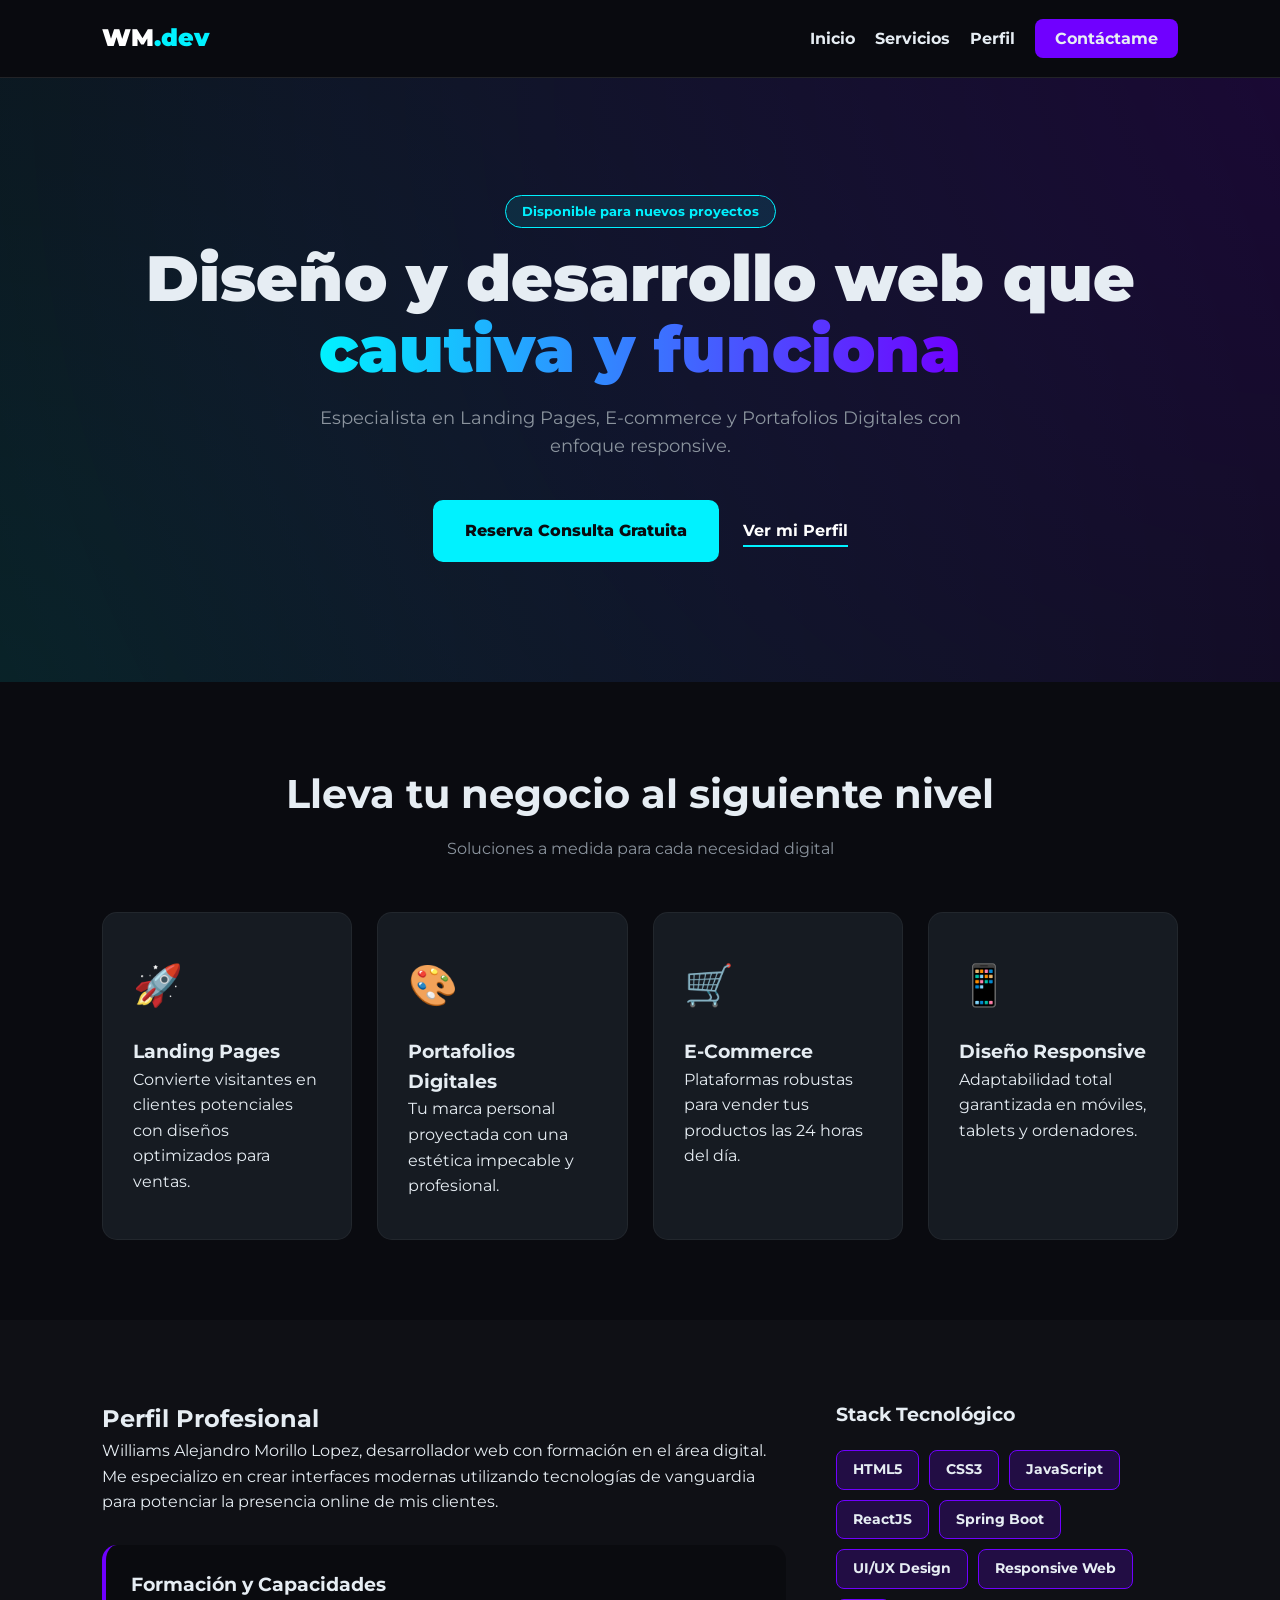
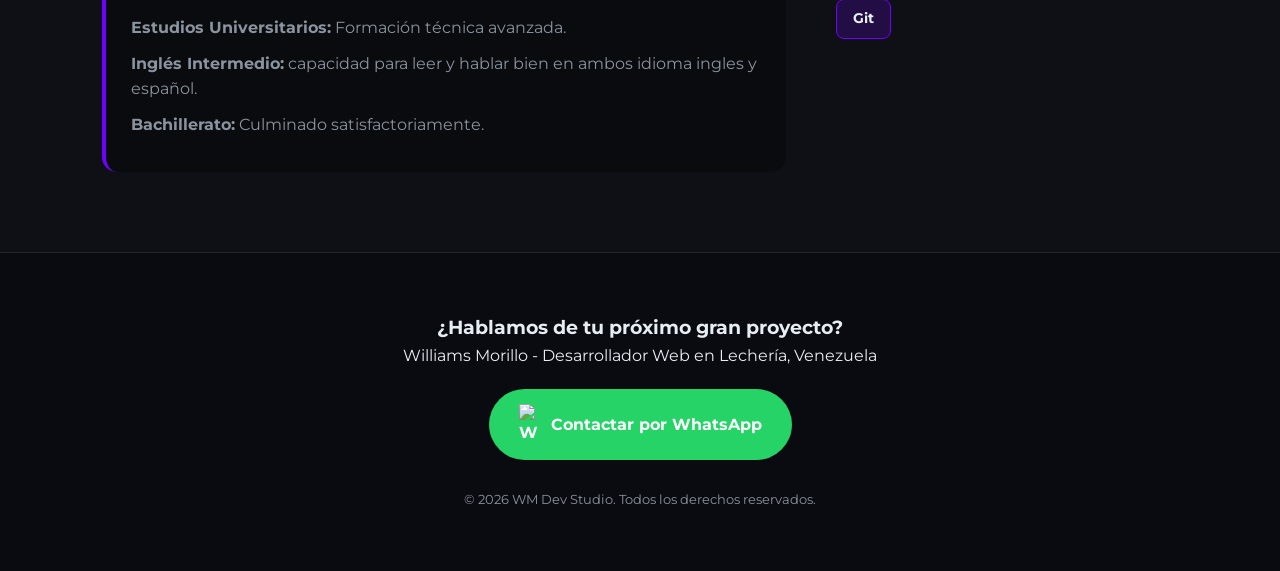
==== index.html @ 5351aa21 "Portafolio Williams Morillo" ====
<!DOCTYPE html>
<html lang="es">
<head>
    <meta charset="UTF-8">
    <meta name="viewport" content="width=device-width, initial-scale=1.0">
    <title>Williams Morillo | Desarrollador Web Freelance</title>
    <link rel="preconnect" href="https://fonts.googleapis.com">
    <link rel="preconnect" href="https://fonts.gstatic.com" crossorigin>
    <link href="https://fonts.googleapis.com/css2?family=Montserrat:wght@400;700;900&display=swap" rel="stylesheet">
    <link rel="stylesheet" href="styles.css">
</head>
<body>

    <nav class="navbar">
        <div class="logo">WM<span>.dev</span></div>
        <ul class="nav-links">
            <li><a href="#inicio">Inicio</a></li>
            <li><a href="#servicios">Servicios</a></li>
            <li><a href="#perfil">Perfil</a></li>
            <li><a href="https://wa.me/584248548251" target="_blank" class="btn-empleo">Contáctame</a></li>
        </ul>
    </nav>

    <header class="hero" id="inicio">
        <div class="hero-content">
            <span class="badge-tech">Disponible para nuevos proyectos</span>
            <h1>Diseño y desarrollo web que <span>cautiva y funciona</span></h1>
            <p class="hero-sub">Especialista en Landing Pages, E-commerce y Portafolios Digitales con enfoque responsive.</p>
            <div class="hero-btns">
                <a href="https://wa.me/584248548251" class="btn-primary">Reserva Consulta Gratuita</a>
                <a href="#perfil" class="btn-secondary">Ver mi Perfil</a>
            </div>
        </div>
    </header>

    <section class="services" id="servicios">
        <div class="section-header">
            <h2>Lleva tu negocio al siguiente nivel</h2>
            <p>Soluciones a medida para cada necesidad digital</p>
        </div>
        <div class="services-grid">
            <div class="service-card">
                <div class="icon">🚀</div>
                <h3>Landing Pages</h3>
                <p>Convierte visitantes en clientes potenciales con diseños optimizados para ventas.</p>
            </div>
            <div class="service-card">
                <div class="icon">🎨</div>
                <h3>Portafolios Digitales</h3>
                <p>Tu marca personal proyectada con una estética impecable y profesional.</p>
            </div>
            <div class="service-card">
                <div class="icon">🛒</div>
                <h3>E-Commerce</h3>
                <p>Plataformas robustas para vender tus productos las 24 horas del día.</p>
            </div>
            <div class="service-card">
                <div class="icon">📱</div>
                <h3>Diseño Responsive</h3>
                <p>Adaptabilidad total garantizada en móviles, tablets y ordenadores.</p>
            </div>
        </div>
    </section>

    <section class="profile" id="perfil">
        <div class="profile-container">
            <div class="profile-text">
                <h2>Perfil Profesional</h2>
                <p>Williams Alejandro Morillo Lopez, desarrollador web con formación  en el área digital. Me especializo en crear interfaces modernas utilizando tecnologías de vanguardia para potenciar la presencia online de mis clientes.</p>
                
                <div class="education-box">
                    <h3>Formación y Capacidades</h3>
                    <ul>
                        <li><strong>Estudios Universitarios:</strong> Formación técnica avanzada.</li>
                        <li><strong>Inglés Intermedio:</strong> capacidad para leer y hablar bien en ambos idioma ingles y español.</li>
                        <li><strong>Bachillerato:</strong> Culminado satisfactoriamente.</li>

                    </ul>
                </div>
            </div>
            <div class="skills-box">
                <h3>Stack Tecnológico</h3>
                <div class="skill-tags">
                    <span>HTML5</span><span>CSS3</span><span>JavaScript</span>
                    <span>ReactJS</span><span>Spring Boot</span>
                    <span>UI/UX Design</span><span>Responsive Web</span><span>Git</span>
                </div>
            </div>
        </div>
    </section>

    <footer class="main-footer">
        <div class="footer-content">
            <h3>¿Hablamos de tu próximo gran proyecto?</h3>
            <p>Williams Morillo - Desarrollador Web en Lechería, Venezuela</p>
            <a href="https://wa.me/584248548251" class="whatsapp-btn">
                <img src="https://cdn-icons-png.flaticon.com/512/733/733585.png" alt="WhatsApp" width="20">
                Contactar por WhatsApp
            </a>
        </div>
        <p class="copy">&copy; 2026 WM Dev Studio. Todos los derechos reservados.</p>
    </footer>

</body>
</html>
---- styles.css ----
:root {
    --bg-dark: #0a0b10;
    --card-bg: #161b22;
    --accent-glow: #00f2ff;
    --accent-purple: #7000ff;
    --text-main: #e6edf3;
    --text-dim: #8b949e;
    --blanco: #ffffff;
}

/* BASE */
* { margin: 0; padding: 0; box-sizing: border-box; font-family: 'Montserrat', sans-serif; }
html { scroll-behavior: smooth; }
body { background: var(--bg-dark); color: var(--text-main); line-height: 1.6; }
a { text-decoration: none; }

/* NAVBAR */
.navbar {
    background: rgba(10, 11, 16, 0.95);
    padding: 1.2rem 8%;
    display: flex;
    justify-content: space-between;
    align-items: center;
    border-bottom: 1px solid rgba(255, 255, 255, 0.1);
    position: sticky; top: 0; z-index: 1000;
}
.logo { font-weight: 900; font-size: 1.5rem; color: var(--blanco); }
.logo span { color: var(--accent-glow); }
.nav-links { display: flex; list-style: none; gap: 20px; align-items: center; }
.nav-links a { color: var(--text-main); font-weight: 700; transition: 0.3s; }
.nav-links a:hover { color: var(--accent-glow); }

/* HERO */
.hero {
    padding: 120px 8%;
    text-align: center;
    background: radial-gradient(circle at top right, rgba(112, 0, 255, 0.15), transparent),
                radial-gradient(circle at bottom left, rgba(0, 242, 255, 0.1), transparent);
}
.badge-tech {
    background: rgba(0, 242, 255, 0.1);
    color: var(--accent-glow);
    padding: 8px 16px;
    border-radius: 50px;
    font-size: 0.8rem;
    font-weight: 700;
    border: 1px solid var(--accent-glow);
}
.hero h1 { font-size: clamp(2.5rem, 6vw, 4rem); font-weight: 900; margin: 20px 0; line-height: 1.1; }
.hero h1 span { background: linear-gradient(90deg, var(--accent-glow), var(--accent-purple)); -webkit-background-clip: text; -webkit-text-fill-color: transparent; }
.hero-sub { color: var(--text-dim); max-width: 700px; margin: 0 auto 40px; font-size: 1.1rem; }

/* SERVICES GRID */
.services { padding: 80px 8%; text-align: center; }
.section-header h2 { font-size: 2.5rem; margin-bottom: 10px; }
.section-header p { color: var(--text-dim); margin-bottom: 50px; }

.services-grid {
    display: grid;
    grid-template-columns: repeat(auto-fit, minmax(250px, 1fr));
    gap: 25px;
}
.service-card {
    background: var(--card-bg);
    padding: 40px 30px;
    border-radius: 15px;
    border: 1px solid rgba(255, 255, 255, 0.05);
    transition: 0.3s ease;
    text-align: left;
}
.service-card:hover { border-color: var(--accent-glow); transform: translateY(-10px); box-shadow: 0 10px 30px rgba(0, 242, 255, 0.1); }
.service-card .icon { font-size: 2.5rem; margin-bottom: 20px; display: block; }

/* PROFILE SECTION */
.profile { padding: 80px 8%; background: rgba(255,255,255,0.02); }
.profile-container { display: flex; gap: 50px; flex-wrap: wrap; }
.profile-text { flex: 2; min-width: 300px; }
.skills-box { flex: 1; min-width: 300px; }

.education-box { margin-top: 30px; padding: 25px; background: rgba(0,0,0,0.3); border-radius: 15px; border-left: 4px solid var(--accent-purple); }
.education-box ul { list-style: none; margin-top: 15px; }
.education-box li { margin-bottom: 10px; color: var(--text-dim); }

.skill-tags { display: flex; flex-wrap: wrap; gap: 10px; margin-top: 20px; }
.skill-tags span {
    padding: 8px 16px;
    background: rgba(112, 0, 255, 0.2);
    border: 1px solid var(--accent-purple);
    border-radius: 8px;
    font-size: 0.85rem;
    font-weight: 700;
}

/* BOTONES */
.btn-primary { background: var(--accent-glow); color: var(--bg-dark); padding: 18px 32px; border-radius: 10px; font-weight: 800; transition: 0.3s; display: inline-block; }
.btn-primary:hover { transform: scale(1.05); box-shadow: 0 0 20px var(--accent-glow); }

.btn-secondary { color: var(--blanco); margin-left: 20px; font-weight: 700; border-bottom: 2px solid var(--accent-glow); padding-bottom: 5px; }

.btn-empleo { background: var(--accent-purple); color: white; padding: 10px 20px; border-radius: 8px; font-weight: 700; }

.whatsapp-btn { display: inline-flex; align-items: center; gap: 12px; background: #25d366; color: white; padding: 15px 30px; border-radius: 50px; font-weight: 700; margin-top: 20px; transition: 0.3s; }
.whatsapp-btn:hover { background: #128c7e; transform: translateY(-3px); }

/* FOOTER */
.main-footer { padding: 60px 8%; text-align: center; border-top: 1px solid rgba(255, 255, 255, 0.1); }
.copy { margin-top: 30px; font-size: 0.8rem; color: var(--text-dim); }

@media (max-width: 768px) {
    .navbar { padding: 1rem 5%; }
    .hero { padding: 80px 5%; }
    .btn-secondary { display: block; margin: 30px 0 0 0; border: none; }
}
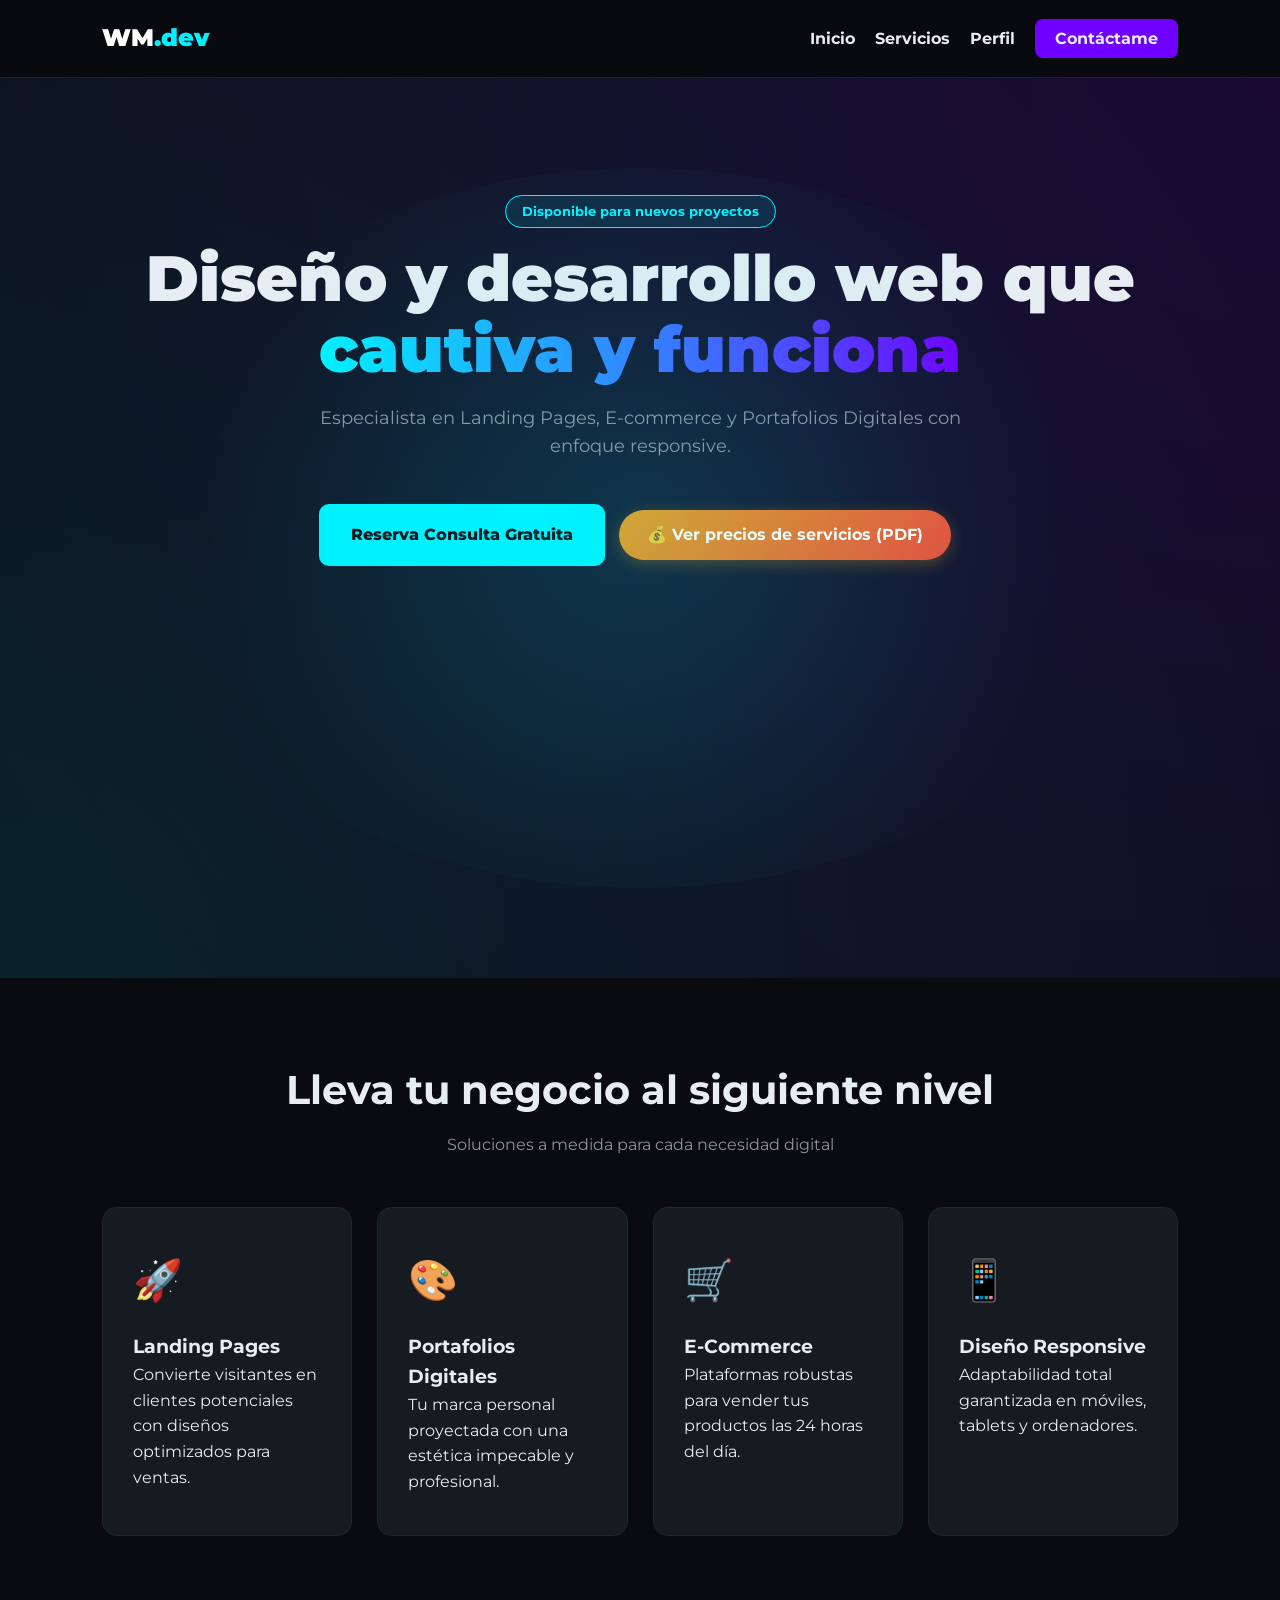
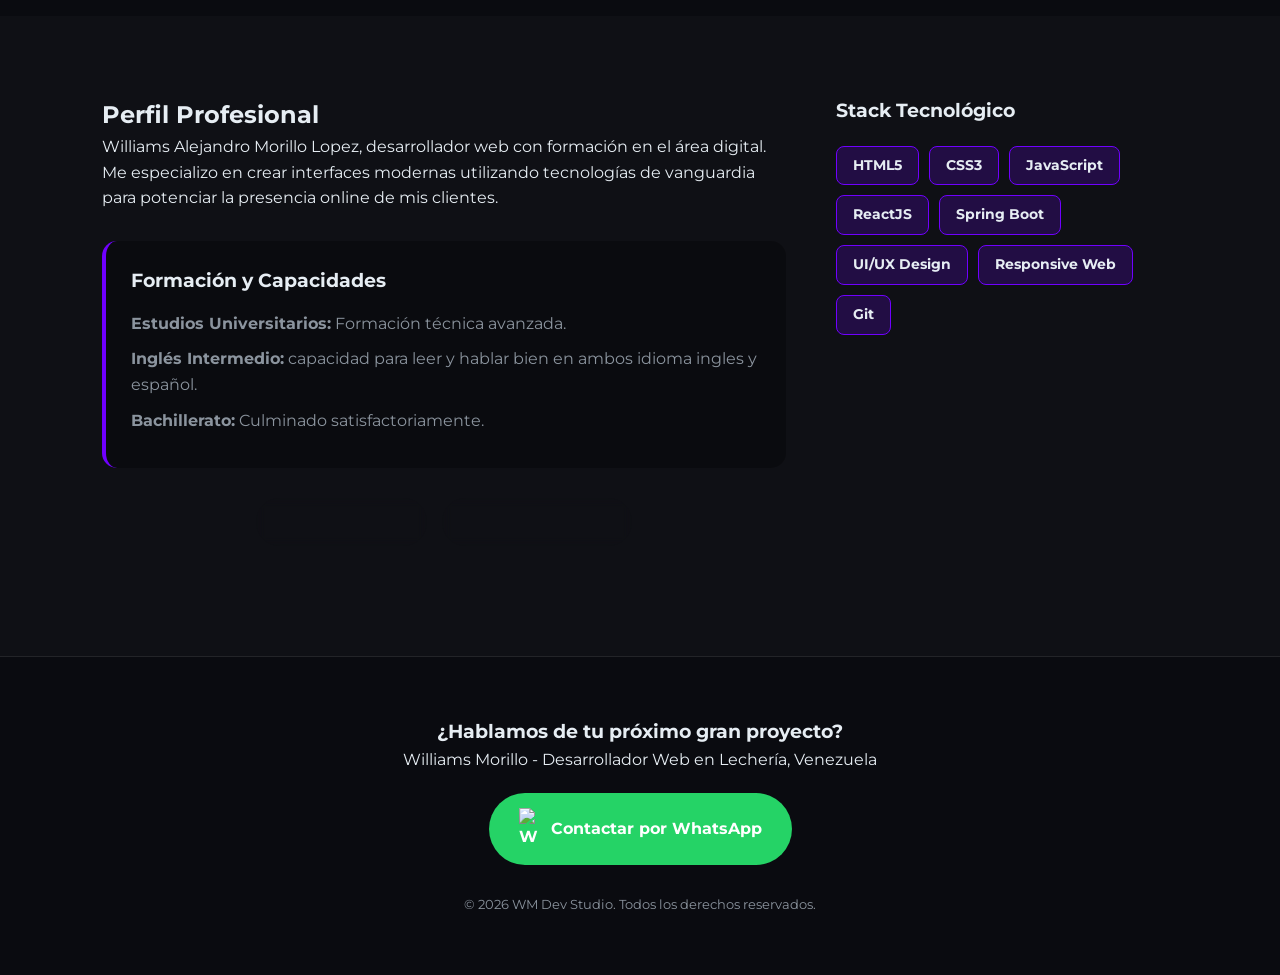
==== commit b171c30e: "agregar pdf, funciones de descarga de tarifa y modelo 3d" ====
--- a/index.html
+++ b/index.html
@@ -22,13 +22,18 @@
     </nav>
 
     <header class="hero" id="inicio">
+        
         <div class="hero-content">
             <span class="badge-tech">Disponible para nuevos proyectos</span>
             <h1>Diseño y desarrollo web que <span>cautiva y funciona</span></h1>
             <p class="hero-sub">Especialista en Landing Pages, E-commerce y Portafolios Digitales con enfoque responsive.</p>
             <div class="hero-btns">
                 <a href="https://wa.me/584248548251" class="btn-primary">Reserva Consulta Gratuita</a>
-                <a href="#perfil" class="btn-secondary">Ver mi Perfil</a>
+               
+                <!-- En tu menú de navegación o hero section -->
+<a href="pdf precios definitivo.pdf" download="Tarifas-Williams-Dev.pdf" class="btn-precios">
+    💰 Ver precios de servicios (PDF)
+</a>
             </div>
         </div>
     </header>
@@ -77,6 +82,16 @@
 
                     </ul>
                 </div>
+                <!-- Botón de descarga de CV -->
+
+  <div class="download-buttons">
+    <a href="Currículum Vitae Cv de Administración Simple Azul.pdf" download="CV-Williams-Morillo.pdf" class="btn-download">
+        📄 Descargar CV
+    </a>
+    <a href="pdf precios definitivo.pdf" download="Tarifas-Williams-Dev.pdf" class="btn-download">
+        💰 Ver tarifas (PDF)
+    </a>
+</div>
             </div>
             <div class="skills-box">
                 <h3>Stack Tecnológico</h3>
@@ -101,5 +116,236 @@
         <p class="copy">&copy; 2026 WM Dev Studio. Todos los derechos reservados.</p>
     </footer>
 
+<!-- Three.js CDN -->
+<script type="importmap">
+    {
+        "imports": {
+            "three": "https://unpkg.com/three@0.128.0/build/three.module.js"
+        }
+    }
+</script>
+
+<script type="module">
+    import * as THREE from 'three';
+    
+    const scene = new THREE.Scene();
+    scene.background = null;
+    
+    // CAMBIO 1: Mover la cámara para que la esfera esté a la derecha
+    const camera = new THREE.PerspectiveCamera(45, window.innerWidth / window.innerHeight, 0.1, 1000);
+    camera.position.set(3, 1, 6);  // x:3 = derecha, y:1 = ligeramente arriba, z:6 = distancia
+    camera.lookAt(1.5, 0, 0);       // Mirar hacia la derecha
+    
+    const renderer = new THREE.WebGLRenderer({ alpha: true });
+    renderer.setSize(window.innerWidth, window.innerHeight);
+    renderer.setClearColor(0x000000, 0);
+    
+    // CAMBIO 2: Posicionar el canvas solo en la mitad derecha
+    const container = document.createElement('div');
+    container.style.position = 'absolute';
+    container.style.top = '0';
+    container.style.right = '0';     // Anclado a la derecha
+    container.style.width = '50%';    // Ocupa la mitad derecha
+    container.style.height = '100%';
+    container.style.zIndex = '0';
+    container.style.pointerEvents = 'none';
+    
+    const heroSection = document.querySelector('.hero');
+    if (heroSection) {
+        heroSection.style.position = 'relative';
+        heroSection.insertBefore(container, heroSection.firstChild);
+        container.appendChild(renderer.domElement);
+    }
+    
+    // CAMBIO 3: Mover todo el grupo de elementos 3D a la derecha
+    const group = new THREE.Group();
+    group.position.set(0.5, -0.5, -0.5);  // Desplazar todo a la derecha
+    
+    // Esfera principal
+    const sphereGeometry = new THREE.SphereGeometry(1, 64, 64);  // Reducido de 1.2 a 1
+    const sphereMaterial = new THREE.MeshStandardMaterial({
+        color: 0x00f2ff,
+        metalness: 0.9,
+        roughness: 0.1,
+        emissive: 0x00f2ff,
+        emissiveIntensity: 0.2,
+    });
+    const sphere = new THREE.Mesh(sphereGeometry, sphereMaterial);
+    group.add(sphere);
+    
+    // Esfera wireframe
+    const wireframeGeometry = new THREE.SphereGeometry(1.15, 32, 32);
+    const wireframeMaterial = new THREE.MeshBasicMaterial({
+        color: 0x7000ff,
+        wireframe: true,
+        transparent: true,
+        opacity: 0.3
+    });
+    const wireframeSphere = new THREE.Mesh(wireframeGeometry, wireframeMaterial);
+    group.add(wireframeSphere);
+    
+    // Anillos
+    const ringGeometry = new THREE.TorusGeometry(1.3, 0.04, 64, 300);
+    const ringMaterial = new THREE.MeshStandardMaterial({ 
+        color: 0x00f2ff, 
+        emissive: 0x00f2ff, 
+        emissiveIntensity: 0.5,
+    });
+    const ring = new THREE.Mesh(ringGeometry, ringMaterial);
+    group.add(ring);
+    
+    const ring2Geometry = new THREE.TorusGeometry(1.4, 0.03, 64, 300);
+    const ring2Material = new THREE.MeshStandardMaterial({ 
+        color: 0x7000ff, 
+        emissive: 0x7000ff, 
+        emissiveIntensity: 0.4,
+    });
+    const ring2 = new THREE.Mesh(ring2Geometry, ring2Material);
+    ring2.rotation.x = Math.PI / 2;
+    ring2.rotation.z = Math.PI / 4;
+    group.add(ring2);
+    
+    // Partículas (reducidas para que no saturen)
+    const particleCount = 1200;
+    const particleGeometry = new THREE.BufferGeometry();
+    const positions = new Float32Array(particleCount * 3);
+    
+    for(let i = 0; i < particleCount; i++) {
+        const radius = 1.6 + Math.random() * 0.5;
+        const theta = Math.random() * Math.PI * 2;
+        const phi = Math.acos(2 * Math.random() - 1);
+        positions[i*3] = radius * Math.sin(phi) * Math.cos(theta);
+        positions[i*3+1] = radius * Math.sin(phi) * Math.sin(theta);
+        positions[i*3+2] = radius * Math.cos(phi);
+    }
+    
+    particleGeometry.setAttribute('position', new THREE.BufferAttribute(positions, 3));
+    const particleMaterial = new THREE.PointsMaterial({ 
+        color: 0x00f2ff, 
+        size: 0.02, 
+        transparent: true,
+        opacity: 0.5,
+    });
+    const particles = new THREE.Points(particleGeometry, particleMaterial);
+    group.add(particles);
+    
+    scene.add(group);
+    
+    // Iluminación
+    const ambientLight = new THREE.AmbientLight(0x404060);
+    scene.add(ambientLight);
+    const mainLight = new THREE.DirectionalLight(0xffffff, 1);
+    mainLight.position.set(2, 3, 4);
+    scene.add(mainLight);
+    const backLight = new THREE.PointLight(0x7000ff, 0.5);
+    backLight.position.set(0, 0, -2);
+    scene.add(backLight);
+    const fillLight = new THREE.PointLight(0x00f2ff, 0.3);
+    fillLight.position.set(2, 1, 2);
+    scene.add(fillLight);
+    
+    // Animación
+    let time = 0;
+    let mouseX = 0, mouseY = 0;
+    
+    document.addEventListener('mousemove', (event) => {
+        mouseX = (event.clientX / window.innerWidth) * 2 - 1;
+        mouseY = (event.clientY / window.innerHeight) * 2 - 1;
+    });
+    
+    function animate() {
+        requestAnimationFrame(animate);
+        time += 0.008;
+        
+        sphere.rotation.y = time * 0.3;
+        sphere.rotation.x = Math.sin(time * 0.2) * 0.1;
+        wireframeSphere.rotation.y = time * 0.3;
+        wireframeSphere.rotation.x = Math.sin(time * 0.2) * 0.2;
+        ring.rotation.z = time * 0.5;
+        ring.rotation.x = Math.sin(time * 0.3) * 0.2;
+        ring2.rotation.y = time * 0.4;
+        
+        particles.rotation.y = time * 0.1;
+        particles.rotation.x = mouseY * 0.3;
+        particles.rotation.z = mouseX * 0.3;
+        
+        const intensity = 0.2 + Math.sin(time * 2) * 0.05;
+        sphereMaterial.emissiveIntensity = intensity;
+        
+        renderer.render(scene, camera);
+    }
+    
+    animate();
+    
+    window.addEventListener('resize', () => {
+        camera.aspect = window.innerWidth / window.innerHeight;
+        camera.updateProjectionMatrix();
+        renderer.setSize(window.innerWidth, window.innerHeight);
+    });
+</script>
+<!-- Modal para vista previa del PDF -->
+<div id="pdfModal" class="modal">
+    <div class="modal-content">
+        <span class="close-modal">&times;</span>
+        <iframe id="pdfFrame" src="" width="100%" height="500px"></iframe>
+    </div>
+</div>
+
+<style>
+.modal {
+    display: none;
+    position: fixed;
+    z-index: 9999;
+    left: 0;
+    top: 0;
+    width: 100%;
+    height: 100%;
+    background-color: rgba(0,0,0,0.9);
+}
+
+.modal-content {
+    position: relative;
+    margin: 5% auto;
+    width: 90%;
+    max-width: 1000px;
+}
+
+.close-modal {
+    position: absolute;
+    right: 20px;
+    top: -40px;
+    color: white;
+    font-size: 35px;
+    cursor: pointer;
+}
+
+.close-modal:hover {
+    color: #00f2ff;
+}
+</style>
+
+<script>
+// Abrir PDF en modal
+document.querySelectorAll('.btn-precios, .btn-precios-hero, .btn-download[href*="precios"]').forEach(btn => {
+    btn.addEventListener('click', (e) => {
+        e.preventDefault();
+        const pdfUrl = btn.getAttribute('href');
+        document.getElementById('pdfFrame').src = pdfUrl;
+        document.getElementById('pdfModal').style.display = 'block';
+    });
+});
+
+document.querySelector('.close-modal').addEventListener('click', () => {
+    document.getElementById('pdfModal').style.display = 'none';
+    document.getElementById('pdfFrame').src = '';
+});
+
+window.addEventListener('click', (e) => {
+    if (e.target == document.getElementById('pdfModal')) {
+        document.getElementById('pdfModal').style.display = 'none';
+        document.getElementById('pdfFrame').src = '';
+    }
+});
+</script>
 </body>
 </html>
--- a/styles.css
+++ b/styles.css
@@ -34,6 +34,9 @@
 .hero {
     padding: 120px 8%;
     text-align: center;
+    position: relative; /* ← Importante para el canvas 3D */
+    overflow: hidden;
+    min-height: 100vh;
     background: radial-gradient(circle at top right, rgba(112, 0, 255, 0.15), transparent),
                 radial-gradient(circle at bottom left, rgba(0, 242, 255, 0.1), transparent);
 }
@@ -101,13 +104,146 @@
 
 .whatsapp-btn { display: inline-flex; align-items: center; gap: 12px; background: #25d366; color: white; padding: 15px 30px; border-radius: 50px; font-weight: 700; margin-top: 20px; transition: 0.3s; }
 .whatsapp-btn:hover { background: #128c7e; transform: translateY(-3px); }
-
+.btn-cv {
+    display: inline-block;
+    background-color: #2c3e50;
+    color: white;
+    padding: 12px 24px;
+    text-decoration: none;
+    border-radius: 30px;
+    font-weight: bold;
+    margin: 20px 0;
+    transition: all 0.3s ease;
+    border: 2px solid #3498db;
+}
+/* BOTONES DE DESCARGA MODERNOS */
+.download-buttons {
+    display: flex;
+    gap: 20px;
+    justify-content: flex-start;
+    margin: 35px 0 20px;
+    flex-wrap: wrap;
+}
+
+.btn-download {
+    background: linear-gradient(135deg, rgba(0, 242, 255, 0.1), rgba(112, 0, 255, 0.1));
+    color: var(--accent-glow);
+    padding: 14px 28px;
+    text-decoration: none;
+    border: 1.5px solid var(--accent-glow);
+    border-radius: 50px;
+    font-weight: 600;
+    transition: all 0.3s ease;
+    display: inline-flex;
+    align-items: center;
+    gap: 10px;
+    font-size: 0.95rem;
+    backdrop-filter: blur(5px);
+    position: relative;
+    overflow: hidden;
+}
+
+.btn-download::before {
+    content: '';
+    position: absolute;
+    top: 0;
+    left: -100%;
+    width: 100%;
+    height: 100%;
+    background: linear-gradient(90deg, transparent, rgba(0, 242, 255, 0.3), transparent);
+    transition: left 0.5s;
+}
+
+.btn-download:hover::before {
+    left: 100%;
+}
+
+.btn-download:hover {
+    background: linear-gradient(135deg, var(--accent-glow), var(--accent-purple));
+    color: var(--bg-dark);
+    transform: translateY(-3px);
+    box-shadow: 0 8px 25px rgba(0, 242, 255, 0.3);
+    border-color: transparent;
+}
+/* Agrega esto a tu styles.css para un efecto de brillo detrás del 3D */
+.hero::before {
+    content: '';
+    position: absolute;
+    top: 50%;
+    left: 50%;
+    width: 80%;
+    height: 80%;
+    transform: translate(-50%, -50%);
+    background: radial-gradient(circle, rgba(0, 242, 255, 0.15), transparent 70%);
+    pointer-events: none;
+    z-index: 2;
+    border-radius: 50%;
+}
+/* Botón de precios estilo moderno */
+.btn-precios {
+    background: linear-gradient(135deg, #f39c12, #e74c3c);
+    color: white;
+    padding: 12px 28px;
+    border-radius: 50px;
+    text-decoration: none;
+    font-weight: bold;
+    display: inline-flex;
+    align-items: center;
+    gap: 8px;
+    margin: 10px;
+    transition: all 0.3s ease;
+    border: none;
+    cursor: pointer;
+    box-shadow: 0 4px 15px rgba(243, 156, 18, 0.3);
+}
+
+.btn-precios:hover {
+    transform: translateY(-3px);
+    box-shadow: 0 8px 25px rgba(243, 156, 18, 0.5);
+    background: linear-gradient(135deg, #e74c3c, #f39c12);
+}
+
+.btn-precios:active {
+    transform: translateY(0);
+}
+.btn-cv:hover {
+    background-color: #3498db;
+    transform: translateY(-3px);
+    box-shadow: 0 5px 15px rgba(0,0,0,0.2);
+}
+.download-buttons {
+    display: flex;
+    gap: 15px;
+    justify-content: center;
+    margin: 30px 0;
+    flex-wrap: wrap;
+}
+
+.btn-download {
+    background: transparent;
+    color: #2c3e50;
+    padding: 10px 20px;
+    text-decoration: none;
+    border: 2px solid #3498db;
+    border-radius: 30px;
+    font-weight: 500;
+    transition: all 0.3s ease;
+    display: inline-flex;
+    align-items: center;
+    gap: 8px;
+}
+
+.btn-download:hover {
+    background: #3498db;
+    color: white;
+    transform: translateY(-2px);
+}
 /* FOOTER */
 .main-footer { padding: 60px 8%; text-align: center; border-top: 1px solid rgba(255, 255, 255, 0.1); }
 .copy { margin-top: 30px; font-size: 0.8rem; color: var(--text-dim); }
 
 @media (max-width: 768px) {
     .navbar { padding: 1rem 5%; }
-    .hero { padding: 80px 5%; }
+    .hero { padding: 30px 2%; }
     .btn-secondary { display: block; margin: 30px 0 0 0; border: none; }
 }
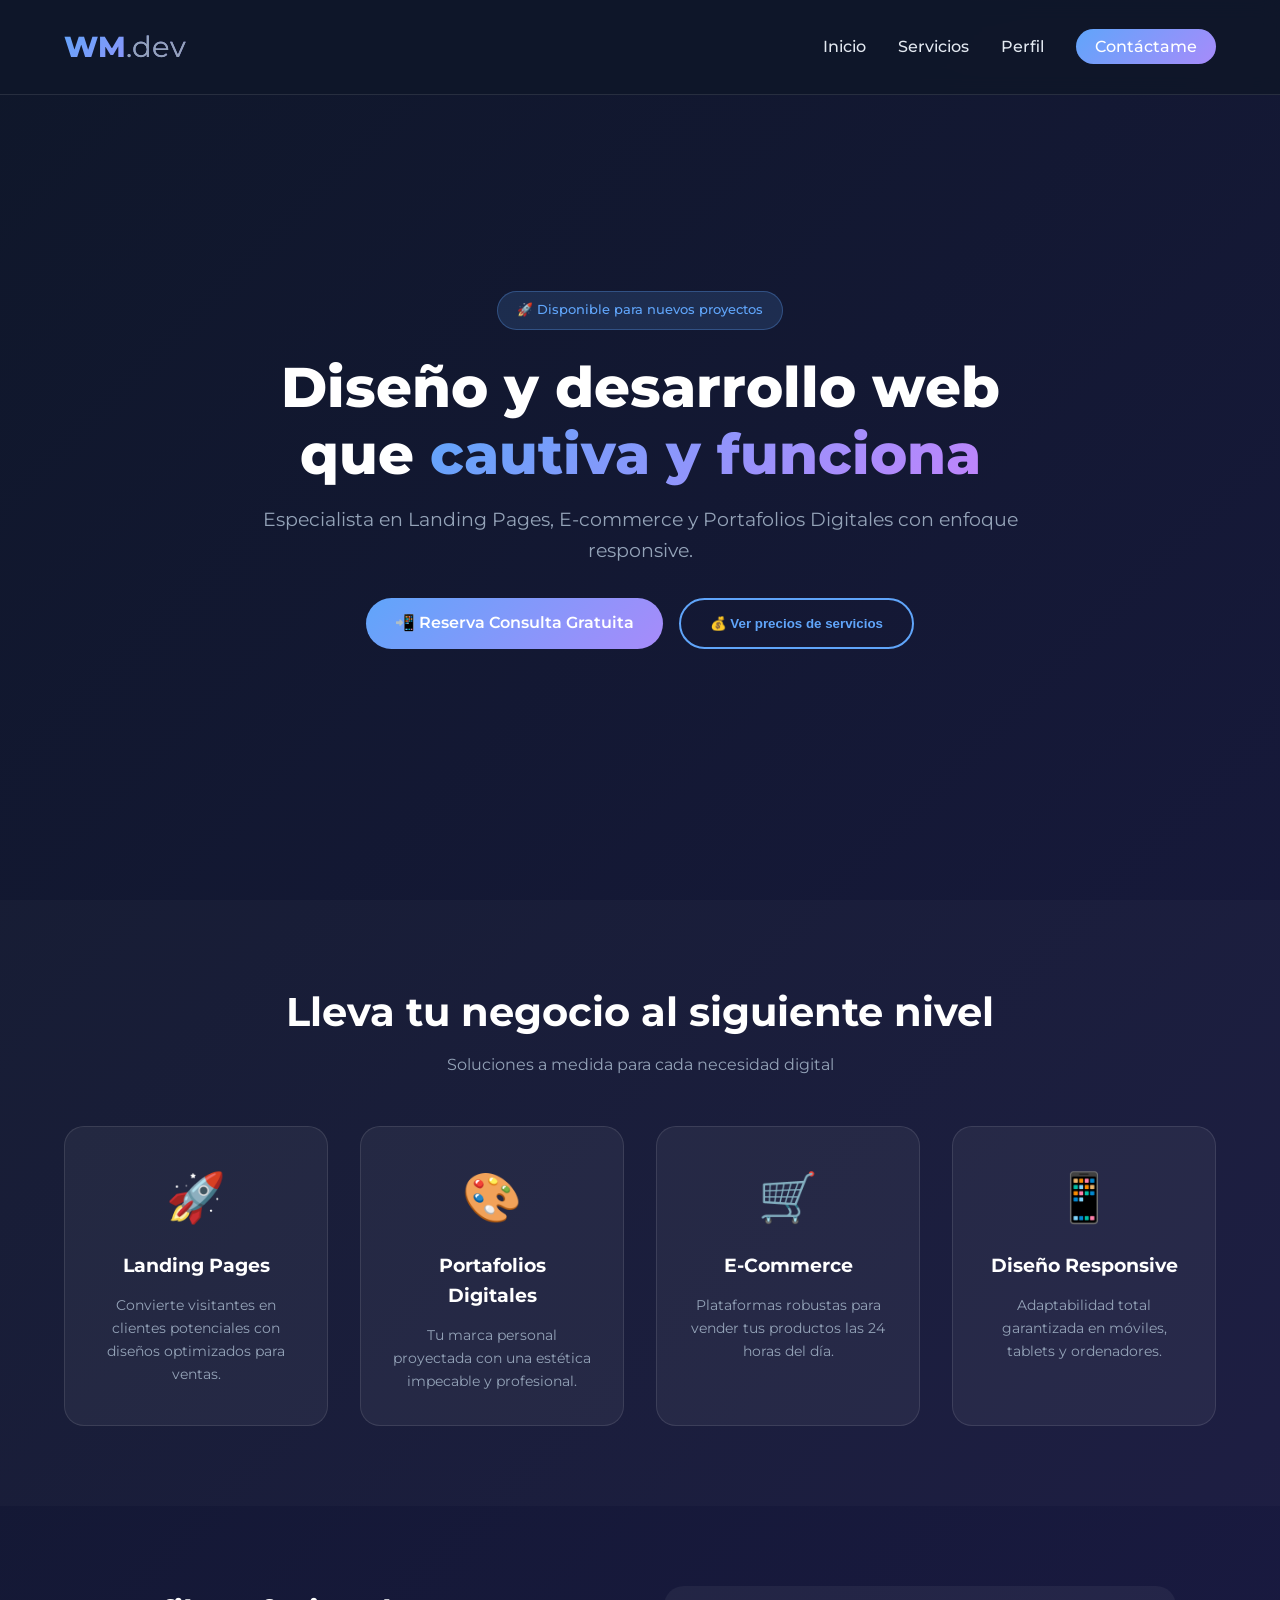
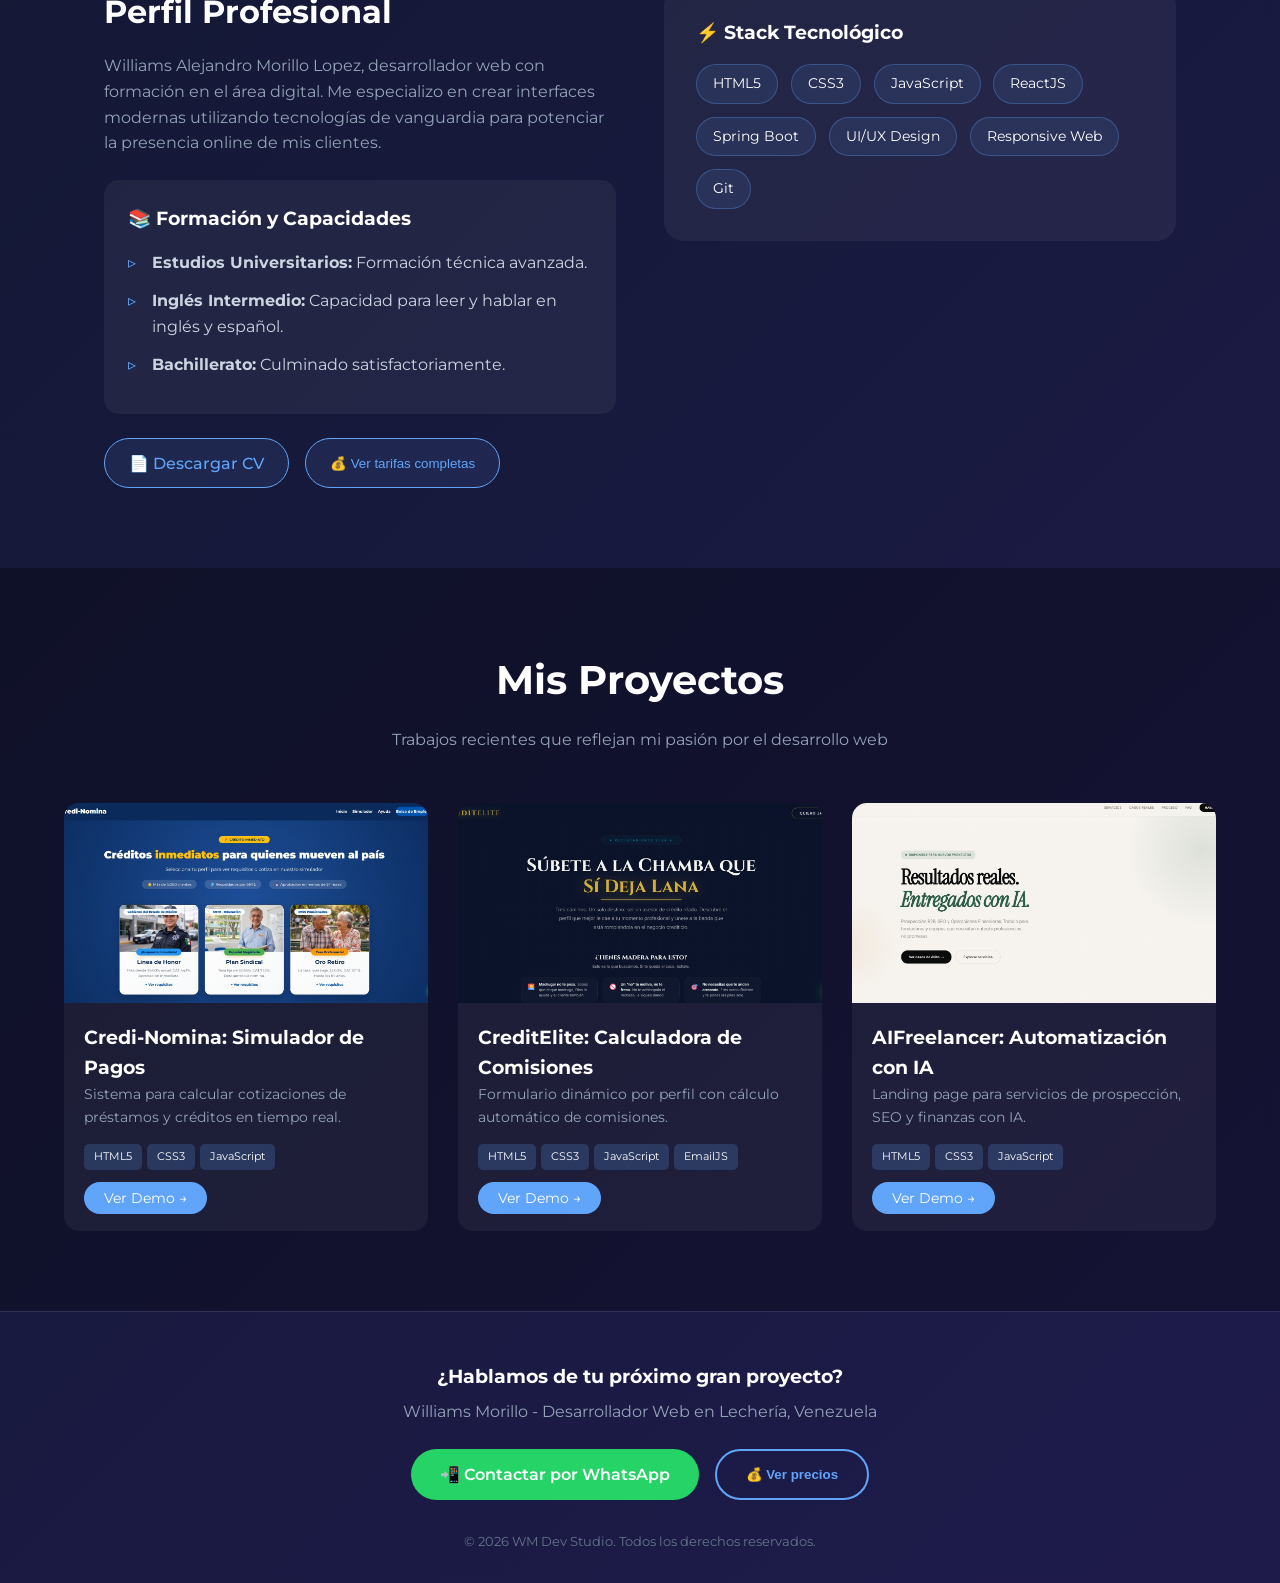
==== commit 375164a9: "feat: agrega modal de precios con selector México/Latinoamérica y oferta de hosting gratis" ====
--- a/index.html
+++ b/index.html
@@ -2,12 +2,611 @@
 <html lang="es">
 <head>
     <meta charset="UTF-8">
-    <meta name="viewport" content="width=device-width, initial-scale=1.0">
+    <meta name="viewport" content="width=device-width, initial-scale=1.0, user-scalable=yes">
     <title>Williams Morillo | Desarrollador Web Freelance</title>
+    <meta name="description" content="Desarrollador web freelance especializado en Landing Pages, E-commerce y Portafolios Digitales. Precios en USD y MXN. Hosting y dominio gratis el primer año.">
     <link rel="preconnect" href="https://fonts.googleapis.com">
     <link rel="preconnect" href="https://fonts.gstatic.com" crossorigin>
-    <link href="https://fonts.googleapis.com/css2?family=Montserrat:wght@400;700;900&display=swap" rel="stylesheet">
-    <link rel="stylesheet" href="styles.css">
+    <link href="https://fonts.googleapis.com/css2?family=Montserrat:wght@400;500;600;700;800;900&display=swap" rel="stylesheet">
+    <style>
+        * {
+            margin: 0;
+            padding: 0;
+            box-sizing: border-box;
+        }
+
+        body {
+            font-family: 'Montserrat', sans-serif;
+            background: linear-gradient(135deg, #0f172a 0%, #1e1b4b 100%);
+            color: #fff;
+            line-height: 1.6;
+            overflow-x: hidden;
+        }
+
+        .navbar {
+            display: flex;
+            justify-content: space-between;
+            align-items: center;
+            padding: 1.5rem 5%;
+            background: rgba(15, 23, 42, 0.95);
+            backdrop-filter: blur(10px);
+            position: fixed;
+            width: 100%;
+            top: 0;
+            z-index: 1000;
+            border-bottom: 1px solid rgba(255,255,255,0.1);
+        }
+
+        .logo {
+            font-size: 1.8rem;
+            font-weight: 800;
+            background: linear-gradient(135deg, #60a5fa, #a78bfa);
+            -webkit-background-clip: text;
+            background-clip: text;
+            color: transparent;
+        }
+
+        .logo span {
+            font-weight: 400;
+            color: #94a3b8;
+            background: none;
+        }
+
+        .nav-links {
+            display: flex;
+            gap: 2rem;
+            list-style: none;
+        }
+
+        .nav-links a {
+            color: #e2e8f0;
+            text-decoration: none;
+            font-weight: 500;
+            transition: color 0.3s;
+        }
+
+        .nav-links a:hover {
+            color: #60a5fa;
+        }
+
+        .btn-empleo {
+            background: linear-gradient(135deg, #60a5fa, #a78bfa);
+            padding: 0.5rem 1.2rem;
+            border-radius: 50px;
+            color: white !important;
+        }
+
+        .hero {
+            min-height: 100vh;
+            display: flex;
+            align-items: center;
+            justify-content: center;
+            text-align: center;
+            padding: 120px 5% 80px;
+            position: relative;
+        }
+
+        .hero-content {
+            max-width: 800px;
+            margin: 0 auto;
+        }
+
+        .badge-tech {
+            display: inline-block;
+            background: rgba(96, 165, 250, 0.15);
+            border: 1px solid rgba(96, 165, 250, 0.3);
+            padding: 0.5rem 1.2rem;
+            border-radius: 50px;
+            font-size: 0.8rem;
+            font-weight: 500;
+            margin-bottom: 1.5rem;
+            color: #60a5fa;
+        }
+
+        .hero h1 {
+            font-size: clamp(2rem, 5vw, 3.5rem);
+            font-weight: 800;
+            margin-bottom: 1rem;
+            line-height: 1.2;
+        }
+
+        .hero h1 span {
+            background: linear-gradient(135deg, #60a5fa, #c084fc);
+            -webkit-background-clip: text;
+            background-clip: text;
+            color: transparent;
+        }
+
+        .hero-sub {
+            font-size: clamp(1rem, 3vw, 1.2rem);
+            color: #94a3b8;
+            margin-bottom: 2rem;
+        }
+
+        .hero-btns {
+            display: flex;
+            gap: 1rem;
+            justify-content: center;
+            flex-wrap: wrap;
+        }
+
+        .btn-primary, .btn-precios, .btn-precios-modal {
+            display: inline-block;
+            padding: 0.8rem 1.8rem;
+            border-radius: 50px;
+            text-decoration: none;
+            font-weight: 600;
+            transition: all 0.3s;
+            cursor: pointer;
+        }
+
+        .btn-primary {
+            background: linear-gradient(135deg, #60a5fa, #a78bfa);
+            color: white;
+        }
+
+        .btn-primary:hover {
+            transform: translateY(-3px);
+            box-shadow: 0 10px 30px rgba(96, 165, 250, 0.3);
+        }
+
+        .btn-precios, .btn-precios-modal {
+            background: transparent;
+            border: 2px solid #60a5fa;
+            color: #60a5fa;
+        }
+
+        .btn-precios:hover, .btn-precios-modal:hover {
+            background: rgba(96, 165, 250, 0.1);
+            transform: translateY(-3px);
+        }
+
+        .services {
+            padding: 80px 5%;
+            background: rgba(255,255,255,0.02);
+        }
+
+        .section-header {
+            text-align: center;
+            margin-bottom: 3rem;
+        }
+
+        .section-header h2 {
+            font-size: clamp(1.8rem, 4vw, 2.5rem);
+            margin-bottom: 0.5rem;
+        }
+
+        .section-header p {
+            color: #94a3b8;
+        }
+
+        .services-grid {
+            display: grid;
+            grid-template-columns: repeat(auto-fit, minmax(250px, 1fr));
+            gap: 2rem;
+            max-width: 1200px;
+            margin: 0 auto;
+        }
+
+        .service-card {
+            background: rgba(255,255,255,0.05);
+            padding: 2rem;
+            border-radius: 20px;
+            text-align: center;
+            transition: all 0.3s;
+            border: 1px solid rgba(255,255,255,0.1);
+        }
+
+        .service-card:hover {
+            transform: translateY(-10px);
+            border-color: #60a5fa;
+            box-shadow: 0 20px 40px rgba(0,0,0,0.2);
+        }
+
+        .icon {
+            font-size: 3rem;
+            margin-bottom: 1rem;
+        }
+
+        .service-card h3 {
+            margin-bottom: 0.8rem;
+        }
+
+        .service-card p {
+            color: #94a3b8;
+            font-size: 0.9rem;
+        }
+
+        .profile {
+            padding: 80px 5%;
+            max-width: 1200px;
+            margin: 0 auto;
+        }
+
+        .profile-container {
+            display: grid;
+            grid-template-columns: 1fr 1fr;
+            gap: 3rem;
+            align-items: start;
+        }
+
+        .profile-text h2 {
+            font-size: 2rem;
+            margin-bottom: 1rem;
+        }
+
+        .profile-text > p {
+            color: #94a3b8;
+            margin-bottom: 1.5rem;
+        }
+
+        .education-box {
+            background: rgba(255,255,255,0.05);
+            padding: 1.5rem;
+            border-radius: 15px;
+            margin: 1.5rem 0;
+        }
+
+        .education-box h3 {
+            margin-bottom: 1rem;
+        }
+
+        .education-box ul {
+            list-style: none;
+            padding-left: 0;
+        }
+
+        .education-box li {
+            margin-bottom: 0.8rem;
+            padding-left: 1.5rem;
+            position: relative;
+            color: #cbd5e1;
+        }
+
+        .education-box li::before {
+            content: "▹";
+            position: absolute;
+            left: 0;
+            color: #60a5fa;
+        }
+
+        .download-buttons {
+            display: flex;
+            gap: 1rem;
+            flex-wrap: wrap;
+            margin-top: 1.5rem;
+        }
+
+        .btn-download {
+            background: rgba(96, 165, 250, 0.1);
+            border: 1px solid #60a5fa;
+            padding: 0.7rem 1.5rem;
+            border-radius: 50px;
+            text-decoration: none;
+            color: #60a5fa;
+            font-weight: 500;
+            transition: all 0.3s;
+        }
+
+        .btn-download:hover {
+            background: #60a5fa;
+            color: white;
+        }
+
+        .skills-box {
+            background: rgba(255,255,255,0.05);
+            padding: 2rem;
+            border-radius: 20px;
+        }
+
+        .skills-box h3 {
+            margin-bottom: 1rem;
+        }
+
+        .skill-tags {
+            display: flex;
+            flex-wrap: wrap;
+            gap: 0.8rem;
+        }
+
+        .skill-tags span {
+            background: rgba(96, 165, 250, 0.1);
+            padding: 0.5rem 1rem;
+            border-radius: 50px;
+            font-size: 0.85rem;
+            border: 1px solid rgba(96, 165, 250, 0.3);
+        }
+
+        #proyectos {
+            padding: 80px 5%;
+            background: rgba(0,0,0,0.3);
+        }
+
+        .main-footer {
+            text-align: center;
+            padding: 50px 5% 30px;
+            border-top: 1px solid rgba(255,255,255,0.1);
+        }
+
+        .footer-content h3 {
+            margin-bottom: 0.5rem;
+        }
+
+        .footer-content p {
+            color: #94a3b8;
+            margin-bottom: 1.5rem;
+        }
+
+        .footer-buttons {
+            display: flex;
+            gap: 1rem;
+            justify-content: center;
+            flex-wrap: wrap;
+        }
+
+        .whatsapp-btn {
+            display: inline-flex;
+            align-items: center;
+            gap: 10px;
+            background: #25D366;
+            padding: 0.8rem 1.8rem;
+            border-radius: 50px;
+            text-decoration: none;
+            color: white;
+            font-weight: 600;
+            transition: all 0.3s;
+        }
+
+        .whatsapp-btn:hover {
+            transform: scale(1.05);
+            box-shadow: 0 10px 30px rgba(37, 211, 102, 0.3);
+        }
+
+        .copy {
+            margin-top: 2rem;
+            font-size: 0.8rem;
+            color: #64748b;
+        }
+
+        /* Modal de Precios */
+        .prices-modal {
+            display: none;
+            position: fixed;
+            z-index: 10000;
+            left: 0;
+            top: 0;
+            width: 100%;
+            height: 100%;
+            background-color: rgba(0,0,0,0.95);
+            backdrop-filter: blur(8px);
+            overflow-y: auto;
+        }
+
+        .prices-modal-content {
+            background: linear-gradient(135deg, #0f172a 0%, #1e1b4b 100%);
+            margin: 60px auto;
+            max-width: 1100px;
+            border-radius: 30px;
+            border: 1px solid rgba(96, 165, 250, 0.3);
+            box-shadow: 0 25px 50px rgba(0,0,0,0.5);
+            overflow: hidden;
+            position: relative;
+        }
+
+        .modal-header {
+            display: flex;
+            justify-content: space-between;
+            align-items: center;
+            padding: 20px 30px;
+            background: rgba(96, 165, 250, 0.1);
+            border-bottom: 1px solid rgba(96, 165, 250, 0.2);
+        }
+
+        .modal-header h2 {
+            font-size: 1.5rem;
+            color: #60a5fa;
+        }
+
+        .close-modal-btn {
+            font-size: 2rem;
+            cursor: pointer;
+            color: #94a3b8;
+            transition: all 0.3s;
+            line-height: 1;
+        }
+
+        .close-modal-btn:hover {
+            color: #60a5fa;
+            transform: scale(1.1);
+        }
+
+        .modal-tabs {
+            display: flex;
+            justify-content: center;
+            gap: 15px;
+            padding: 20px 30px;
+            background: rgba(0,0,0,0.3);
+            border-bottom: 1px solid rgba(255,255,255,0.05);
+        }
+
+        .modal-tab {
+            padding: 8px 25px;
+            border-radius: 50px;
+            cursor: pointer;
+            font-weight: 600;
+            transition: all 0.3s;
+            color: #94a3b8;
+            border: 1px solid transparent;
+        }
+
+        .modal-tab.active {
+            background: #60a5fa;
+            color: white;
+        }
+
+        .modal-tab:not(.active):hover {
+            border-color: #60a5fa;
+            color: #60a5fa;
+        }
+
+        .modal-body {
+            padding: 30px;
+            max-height: 70vh;
+            overflow-y: auto;
+        }
+
+        /* Estilos dentro del modal */
+        .price-category {
+            margin-bottom: 40px;
+        }
+
+        .price-category h3 {
+            font-size: 1.3rem;
+            margin-bottom: 20px;
+            padding-bottom: 8px;
+            border-bottom: 2px solid #60a5fa;
+            display: inline-block;
+        }
+
+        .price-grid-modal {
+            display: grid;
+            grid-template-columns: repeat(auto-fit, minmax(250px, 1fr));
+            gap: 20px;
+        }
+
+        .price-card-modal {
+            background: rgba(255,255,255,0.05);
+            border-radius: 16px;
+            padding: 20px;
+            transition: all 0.3s;
+            border: 1px solid rgba(255,255,255,0.08);
+        }
+
+        .price-card-modal:hover {
+            transform: translateY(-5px);
+            border-color: rgba(96,165,250,0.4);
+            background: rgba(255,255,255,0.08);
+        }
+
+        .price-card-modal h4 {
+            font-size: 1.1rem;
+            color: #60a5fa;
+            margin-bottom: 12px;
+        }
+
+        .price-amount {
+            font-size: 1.8rem;
+            font-weight: 800;
+            margin: 10px 0;
+        }
+
+        .price-note-modal {
+            font-size: 0.7rem;
+            color: #94a3b8;
+            margin-bottom: 12px;
+        }
+
+        .price-features {
+            list-style: none;
+            margin-top: 12px;
+        }
+
+        .price-features li {
+            padding: 5px 0;
+            font-size: 0.8rem;
+            color: #cbd5e1;
+            display: flex;
+            align-items: center;
+            gap: 8px;
+        }
+
+        .price-features li::before {
+            content: "✓";
+            color: #60a5fa;
+            font-weight: bold;
+        }
+
+        .offer-in-modal {
+            background: linear-gradient(135deg, rgba(96,165,250,0.1), rgba(167,139,250,0.1));
+            border-radius: 16px;
+            padding: 20px;
+            text-align: center;
+            margin-bottom: 30px;
+            border: 1px solid rgba(96,165,250,0.3);
+        }
+
+        .offer-badge-modal {
+            display: inline-block;
+            background: #60a5fa;
+            color: white;
+            padding: 4px 12px;
+            border-radius: 50px;
+            font-size: 0.7rem;
+            font-weight: 600;
+            margin-bottom: 10px;
+        }
+
+        .terms-modal {
+            background: rgba(255,255,255,0.03);
+            border-radius: 12px;
+            padding: 15px 20px;
+            margin-top: 20px;
+            font-size: 0.75rem;
+            color: #94a3b8;
+        }
+
+        .terms-modal h4 {
+            color: #60a5fa;
+            margin-bottom: 8px;
+        }
+
+        .terms-modal ul {
+            margin-left: 20px;
+        }
+
+        .btn-wa-modal {
+            display: inline-block;
+            background: #25D366;
+            color: white;
+            padding: 12px 25px;
+            border-radius: 50px;
+            text-decoration: none;
+            font-weight: 600;
+            margin-top: 20px;
+            transition: all 0.3s;
+        }
+
+        .btn-wa-modal:hover {
+            transform: scale(1.02);
+            box-shadow: 0 10px 30px rgba(37,211,102,0.3);
+        }
+
+        ::-webkit-scrollbar {
+            width: 6px;
+        }
+
+        ::-webkit-scrollbar-track {
+            background: rgba(255,255,255,0.05);
+            border-radius: 10px;
+        }
+
+        ::-webkit-scrollbar-thumb {
+            background: #60a5fa;
+            border-radius: 10px;
+        }
+
+        @media (max-width: 768px) {
+            .navbar { padding: 1rem 5%; }
+            .nav-links { gap: 1rem; }
+            .nav-links li:not(:last-child) { display: none; }
+            .profile-container { grid-template-columns: 1fr; gap: 2rem; }
+            .hero-btns { flex-direction: column; align-items: center; }
+            .btn-primary, .btn-precios, .btn-precios-modal { width: 100%; max-width: 250px; text-align: center; }
+            .prices-modal-content { margin: 30px 15px; }
+            .modal-body { padding: 20px; }
+            .price-grid-modal { grid-template-columns: 1fr; }
+        }
+    </style>
 </head>
 <body>
 
@@ -22,18 +621,13 @@
     </nav>
 
     <header class="hero" id="inicio">
-        
         <div class="hero-content">
-            <span class="badge-tech">Disponible para nuevos proyectos</span>
+            <span class="badge-tech">🚀 Disponible para nuevos proyectos</span>
             <h1>Diseño y desarrollo web que <span>cautiva y funciona</span></h1>
             <p class="hero-sub">Especialista en Landing Pages, E-commerce y Portafolios Digitales con enfoque responsive.</p>
             <div class="hero-btns">
-                <a href="https://wa.me/584248548251" class="btn-primary">Reserva Consulta Gratuita</a>
-               
-                <!-- En tu menú de navegación o hero section -->
-<a href="pdf precios definitivo.pdf" download="Tarifas-Williams-Dev.pdf" class="btn-precios">
-    💰 Ver precios de servicios (PDF)
-</a>
+                <a href="https://wa.me/584248548251" class="btn-primary">📲 Reserva Consulta Gratuita</a>
+                <button onclick="openPricesModal()" class="btn-precios-modal">💰 Ver precios de servicios</button>
             </div>
         </div>
     </header>
@@ -44,26 +638,10 @@
             <p>Soluciones a medida para cada necesidad digital</p>
         </div>
         <div class="services-grid">
-            <div class="service-card">
-                <div class="icon">🚀</div>
-                <h3>Landing Pages</h3>
-                <p>Convierte visitantes en clientes potenciales con diseños optimizados para ventas.</p>
-            </div>
-            <div class="service-card">
-                <div class="icon">🎨</div>
-                <h3>Portafolios Digitales</h3>
-                <p>Tu marca personal proyectada con una estética impecable y profesional.</p>
-            </div>
-            <div class="service-card">
-                <div class="icon">🛒</div>
-                <h3>E-Commerce</h3>
-                <p>Plataformas robustas para vender tus productos las 24 horas del día.</p>
-            </div>
-            <div class="service-card">
-                <div class="icon">📱</div>
-                <h3>Diseño Responsive</h3>
-                <p>Adaptabilidad total garantizada en móviles, tablets y ordenadores.</p>
-            </div>
+            <div class="service-card"><div class="icon">🚀</div><h3>Landing Pages</h3><p>Convierte visitantes en clientes potenciales con diseños optimizados para ventas.</p></div>
+            <div class="service-card"><div class="icon">🎨</div><h3>Portafolios Digitales</h3><p>Tu marca personal proyectada con una estética impecable y profesional.</p></div>
+            <div class="service-card"><div class="icon">🛒</div><h3>E-Commerce</h3><p>Plataformas robustas para vender tus productos las 24 horas del día.</p></div>
+            <div class="service-card"><div class="icon">📱</div><h3>Diseño Responsive</h3><p>Adaptabilidad total garantizada en móviles, tablets y ordenadores.</p></div>
         </div>
     </section>
 
@@ -71,30 +649,22 @@
         <div class="profile-container">
             <div class="profile-text">
                 <h2>Perfil Profesional</h2>
-                <p>Williams Alejandro Morillo Lopez, desarrollador web con formación  en el área digital. Me especializo en crear interfaces modernas utilizando tecnologías de vanguardia para potenciar la presencia online de mis clientes.</p>
-                
+                <p>Williams Alejandro Morillo Lopez, desarrollador web con formación en el área digital. Me especializo en crear interfaces modernas utilizando tecnologías de vanguardia para potenciar la presencia online de mis clientes.</p>
                 <div class="education-box">
-                    <h3>Formación y Capacidades</h3>
+                    <h3>📚 Formación y Capacidades</h3>
                     <ul>
                         <li><strong>Estudios Universitarios:</strong> Formación técnica avanzada.</li>
-                        <li><strong>Inglés Intermedio:</strong> capacidad para leer y hablar bien en ambos idioma ingles y español.</li>
+                        <li><strong>Inglés Intermedio:</strong> Capacidad para leer y hablar en inglés y español.</li>
                         <li><strong>Bachillerato:</strong> Culminado satisfactoriamente.</li>
-
                     </ul>
                 </div>
-                <!-- Botón de descarga de CV -->
-
-  <div class="download-buttons">
-    <a href="Currículum Vitae Cv de Administración Simple Azul.pdf" download="CV-Williams-Morillo.pdf" class="btn-download">
-        📄 Descargar CV
-    </a>
-    <a href="pdf precios definitivo.pdf" download="Tarifas-Williams-Dev.pdf" class="btn-download">
-        💰 Ver tarifas (PDF)
-    </a>
-</div>
+                <div class="download-buttons">
+                    <a href="cv-williams-morillo.pdf" download="CV-Williams-Morillo.pdf" class="btn-download">📄 Descargar CV</a>
+                    <button onclick="openPricesModal()" class="btn-download">💰 Ver tarifas completas</button>
+                </div>
             </div>
             <div class="skills-box">
-                <h3>Stack Tecnológico</h3>
+                <h3>⚡ Stack Tecnológico</h3>
                 <div class="skill-tags">
                     <span>HTML5</span><span>CSS3</span><span>JavaScript</span>
                     <span>ReactJS</span><span>Spring Boot</span>
@@ -104,248 +674,319 @@
         </div>
     </section>
 
+    <section id="proyectos">
+        <div style="max-width: 1200px; margin: 0 auto;">
+            <h2 style="text-align: center; font-size: clamp(1.8rem, 4vw, 2.5rem); margin-bottom: 15px;">Mis Proyectos</h2>
+            <p style="text-align: center; color: #94a3b8; margin-bottom: 50px;">Trabajos recientes que reflejan mi pasión por el desarrollo web</p>
+            <div style="display: grid; grid-template-columns: repeat(auto-fit, minmax(300px, 1fr)); gap: 30px;">
+                <div style="background: rgba(255,255,255,0.05); border-radius: 15px; overflow: hidden;">
+                    <div style="height: 200px; overflow: hidden;"><img src="proyecto-img/credinomina.jpeg" alt="Credi-Nomina" style="width: 100%; height: 100%; object-fit: cover;"></div>
+                    <div style="padding: 20px;">
+                        <h3>Credi-Nomina: Simulador de Pagos</h3>
+                        <p style="color: #94a3b8; font-size: 0.9rem;">Sistema para calcular cotizaciones de préstamos y créditos en tiempo real.</p>
+                        <div style="margin: 15px 0; display: flex; flex-wrap: wrap; gap: 5px;">
+                            <span style="background: rgba(96,165,250,0.2); padding: 4px 10px; border-radius: 5px; font-size: 0.7rem;">HTML5</span>
+                            <span style="background: rgba(96,165,250,0.2); padding: 4px 10px; border-radius: 5px; font-size: 0.7rem;">CSS3</span>
+                            <span style="background: rgba(96,165,250,0.2); padding: 4px 10px; border-radius: 5px; font-size: 0.7rem;">JavaScript</span>
+                        </div>
+                        <a href="#" style="background: #60a5fa; color: white; padding: 8px 20px; text-decoration: none; border-radius: 50px; font-size: 0.85rem;">Ver Demo →</a>
+                    </div>
+                </div>
+                <div style="background: rgba(255,255,255,0.05); border-radius: 15px; overflow: hidden;">
+                    <div style="height: 200px; overflow: hidden;"><img src="proyecto-img/creditelite.jpeg" alt="CreditElite" style="width: 100%; height: 100%; object-fit: cover;"></div>
+                    <div style="padding: 20px;">
+                        <h3>CreditElite: Calculadora de Comisiones</h3>
+                        <p style="color: #94a3b8; font-size: 0.9rem;">Formulario dinámico por perfil con cálculo automático de comisiones.</p>
+                        <div style="margin: 15px 0; display: flex; flex-wrap: wrap; gap: 5px;">
+                            <span style="background: rgba(96,165,250,0.2); padding: 4px 10px; border-radius: 5px; font-size: 0.7rem;">HTML5</span>
+                            <span style="background: rgba(96,165,250,0.2); padding: 4px 10px; border-radius: 5px; font-size: 0.7rem;">CSS3</span>
+                            <span style="background: rgba(96,165,250,0.2); padding: 4px 10px; border-radius: 5px; font-size: 0.7rem;">JavaScript</span>
+                            <span style="background: rgba(96,165,250,0.2); padding: 4px 10px; border-radius: 5px; font-size: 0.7rem;">EmailJS</span>
+                        </div>
+                        <a href="#" style="background: #60a5fa; color: white; padding: 8px 20px; text-decoration: none; border-radius: 50px; font-size: 0.85rem;">Ver Demo →</a>
+                    </div>
+                </div>
+                <div style="background: rgba(255,255,255,0.05); border-radius: 15px; overflow: hidden;">
+                    <div style="height: 200px; overflow: hidden;"><img src="proyecto-img/aifreelance.jpeg" alt="AIFreelancer" style="width: 100%; height: 100%; object-fit: cover;"></div>
+                    <div style="padding: 20px;">
+                        <h3>AIFreelancer: Automatización con IA</h3>
+                        <p style="color: #94a3b8; font-size: 0.9rem;">Landing page para servicios de prospección, SEO y finanzas con IA.</p>
+                        <div style="margin: 15px 0; display: flex; flex-wrap: wrap; gap: 5px;">
+                            <span style="background: rgba(96,165,250,0.2); padding: 4px 10px; border-radius: 5px; font-size: 0.7rem;">HTML5</span>
+                            <span style="background: rgba(96,165,250,0.2); padding: 4px 10px; border-radius: 5px; font-size: 0.7rem;">CSS3</span>
+                            <span style="background: rgba(96,165,250,0.2); padding: 4px 10px; border-radius: 5px; font-size: 0.7rem;">JavaScript</span>
+                        </div>
+                        <a href="#" style="background: #60a5fa; color: white; padding: 8px 20px; text-decoration: none; border-radius: 50px; font-size: 0.85rem;">Ver Demo →</a>
+                    </div>
+                </div>
+            </div>
+        </div>
+    </section>
+
     <footer class="main-footer">
         <div class="footer-content">
             <h3>¿Hablamos de tu próximo gran proyecto?</h3>
             <p>Williams Morillo - Desarrollador Web en Lechería, Venezuela</p>
-            <a href="https://wa.me/584248548251" class="whatsapp-btn">
-                <img src="https://cdn-icons-png.flaticon.com/512/733/733585.png" alt="WhatsApp" width="20">
-                Contactar por WhatsApp
-            </a>
+            <div class="footer-buttons">
+                <a href="https://wa.me/584248548251" class="whatsapp-btn">📲 Contactar por WhatsApp</a>
+                <button onclick="openPricesModal()" class="btn-precios-modal" style="background: transparent;">💰 Ver precios</button>
+            </div>
         </div>
         <p class="copy">&copy; 2026 WM Dev Studio. Todos los derechos reservados.</p>
     </footer>
 
-<!-- Three.js CDN -->
-<script type="importmap">
-    {
-        "imports": {
-            "three": "https://unpkg.com/three@0.128.0/build/three.module.js"
-        }
-    }
-</script>
-
-<script type="module">
-    import * as THREE from 'three';
-    
-    const scene = new THREE.Scene();
-    scene.background = null;
-    
-    // CAMBIO 1: Mover la cámara para que la esfera esté a la derecha
-    const camera = new THREE.PerspectiveCamera(45, window.innerWidth / window.innerHeight, 0.1, 1000);
-    camera.position.set(3, 1, 6);  // x:3 = derecha, y:1 = ligeramente arriba, z:6 = distancia
-    camera.lookAt(1.5, 0, 0);       // Mirar hacia la derecha
-    
-    const renderer = new THREE.WebGLRenderer({ alpha: true });
-    renderer.setSize(window.innerWidth, window.innerHeight);
-    renderer.setClearColor(0x000000, 0);
-    
-    // CAMBIO 2: Posicionar el canvas solo en la mitad derecha
-    const container = document.createElement('div');
-    container.style.position = 'absolute';
-    container.style.top = '0';
-    container.style.right = '0';     // Anclado a la derecha
-    container.style.width = '50%';    // Ocupa la mitad derecha
-    container.style.height = '100%';
-    container.style.zIndex = '0';
-    container.style.pointerEvents = 'none';
-    
-    const heroSection = document.querySelector('.hero');
-    if (heroSection) {
-        heroSection.style.position = 'relative';
-        heroSection.insertBefore(container, heroSection.firstChild);
-        container.appendChild(renderer.domElement);
-    }
-    
-    // CAMBIO 3: Mover todo el grupo de elementos 3D a la derecha
-    const group = new THREE.Group();
-    group.position.set(0.5, -0.5, -0.5);  // Desplazar todo a la derecha
-    
-    // Esfera principal
-    const sphereGeometry = new THREE.SphereGeometry(1, 64, 64);  // Reducido de 1.2 a 1
-    const sphereMaterial = new THREE.MeshStandardMaterial({
-        color: 0x00f2ff,
-        metalness: 0.9,
-        roughness: 0.1,
-        emissive: 0x00f2ff,
-        emissiveIntensity: 0.2,
-    });
-    const sphere = new THREE.Mesh(sphereGeometry, sphereMaterial);
-    group.add(sphere);
-    
-    // Esfera wireframe
-    const wireframeGeometry = new THREE.SphereGeometry(1.15, 32, 32);
-    const wireframeMaterial = new THREE.MeshBasicMaterial({
-        color: 0x7000ff,
-        wireframe: true,
-        transparent: true,
-        opacity: 0.3
-    });
-    const wireframeSphere = new THREE.Mesh(wireframeGeometry, wireframeMaterial);
-    group.add(wireframeSphere);
-    
-    // Anillos
-    const ringGeometry = new THREE.TorusGeometry(1.3, 0.04, 64, 300);
-    const ringMaterial = new THREE.MeshStandardMaterial({ 
-        color: 0x00f2ff, 
-        emissive: 0x00f2ff, 
-        emissiveIntensity: 0.5,
-    });
-    const ring = new THREE.Mesh(ringGeometry, ringMaterial);
-    group.add(ring);
-    
-    const ring2Geometry = new THREE.TorusGeometry(1.4, 0.03, 64, 300);
-    const ring2Material = new THREE.MeshStandardMaterial({ 
-        color: 0x7000ff, 
-        emissive: 0x7000ff, 
-        emissiveIntensity: 0.4,
-    });
-    const ring2 = new THREE.Mesh(ring2Geometry, ring2Material);
-    ring2.rotation.x = Math.PI / 2;
-    ring2.rotation.z = Math.PI / 4;
-    group.add(ring2);
-    
-    // Partículas (reducidas para que no saturen)
-    const particleCount = 1200;
-    const particleGeometry = new THREE.BufferGeometry();
-    const positions = new Float32Array(particleCount * 3);
-    
-    for(let i = 0; i < particleCount; i++) {
-        const radius = 1.6 + Math.random() * 0.5;
-        const theta = Math.random() * Math.PI * 2;
-        const phi = Math.acos(2 * Math.random() - 1);
-        positions[i*3] = radius * Math.sin(phi) * Math.cos(theta);
-        positions[i*3+1] = radius * Math.sin(phi) * Math.sin(theta);
-        positions[i*3+2] = radius * Math.cos(phi);
-    }
-    
-    particleGeometry.setAttribute('position', new THREE.BufferAttribute(positions, 3));
-    const particleMaterial = new THREE.PointsMaterial({ 
-        color: 0x00f2ff, 
-        size: 0.02, 
-        transparent: true,
-        opacity: 0.5,
-    });
-    const particles = new THREE.Points(particleGeometry, particleMaterial);
-    group.add(particles);
-    
-    scene.add(group);
-    
-    // Iluminación
-    const ambientLight = new THREE.AmbientLight(0x404060);
-    scene.add(ambientLight);
-    const mainLight = new THREE.DirectionalLight(0xffffff, 1);
-    mainLight.position.set(2, 3, 4);
-    scene.add(mainLight);
-    const backLight = new THREE.PointLight(0x7000ff, 0.5);
-    backLight.position.set(0, 0, -2);
-    scene.add(backLight);
-    const fillLight = new THREE.PointLight(0x00f2ff, 0.3);
-    fillLight.position.set(2, 1, 2);
-    scene.add(fillLight);
-    
-    // Animación
-    let time = 0;
-    let mouseX = 0, mouseY = 0;
-    
-    document.addEventListener('mousemove', (event) => {
-        mouseX = (event.clientX / window.innerWidth) * 2 - 1;
-        mouseY = (event.clientY / window.innerHeight) * 2 - 1;
-    });
-    
-    function animate() {
-        requestAnimationFrame(animate);
-        time += 0.008;
-        
-        sphere.rotation.y = time * 0.3;
-        sphere.rotation.x = Math.sin(time * 0.2) * 0.1;
-        wireframeSphere.rotation.y = time * 0.3;
-        wireframeSphere.rotation.x = Math.sin(time * 0.2) * 0.2;
-        ring.rotation.z = time * 0.5;
-        ring.rotation.x = Math.sin(time * 0.3) * 0.2;
-        ring2.rotation.y = time * 0.4;
-        
-        particles.rotation.y = time * 0.1;
-        particles.rotation.x = mouseY * 0.3;
-        particles.rotation.z = mouseX * 0.3;
-        
-        const intensity = 0.2 + Math.sin(time * 2) * 0.05;
-        sphereMaterial.emissiveIntensity = intensity;
-        
-        renderer.render(scene, camera);
-    }
-    
-    animate();
-    
-    window.addEventListener('resize', () => {
-        camera.aspect = window.innerWidth / window.innerHeight;
-        camera.updateProjectionMatrix();
-        renderer.setSize(window.innerWidth, window.innerHeight);
-    });
-</script>
-<!-- Modal para vista previa del PDF -->
-<div id="pdfModal" class="modal">
-    <div class="modal-content">
-        <span class="close-modal">&times;</span>
-        <iframe id="pdfFrame" src="" width="100%" height="500px"></iframe>
+    <!-- MODAL DE PRECIOS -->
+    <div id="pricesModal" class="prices-modal">
+        <div class="prices-modal-content">
+            <div class="modal-header">
+                <h2>💰 Tarifas 2026</h2>
+                <span class="close-modal-btn" onclick="closePricesModal()">&times;</span>
+            </div>
+            <div class="modal-tabs">
+                <button class="modal-tab active" onclick="switchPriceTab('mexico')">🇲🇽 México (MXN)</button>
+                <button class="modal-tab" onclick="switchPriceTab('latam')">🌎 Latinoamérica (USD)</button>
+            </div>
+            <div class="modal-body" id="modalBody">
+                <!-- Aquí se cargan los precios dinámicamente -->
+            </div>
+        </div>
     </div>
-</div>
-
-<style>
-.modal {
-    display: none;
-    position: fixed;
-    z-index: 9999;
-    left: 0;
-    top: 0;
-    width: 100%;
-    height: 100%;
-    background-color: rgba(0,0,0,0.9);
-}
-
-.modal-content {
-    position: relative;
-    margin: 5% auto;
-    width: 90%;
-    max-width: 1000px;
-}
-
-.close-modal {
-    position: absolute;
-    right: 20px;
-    top: -40px;
-    color: white;
-    font-size: 35px;
-    cursor: pointer;
-}
-
-.close-modal:hover {
-    color: #00f2ff;
-}
-</style>
-
-<script>
-// Abrir PDF en modal
-document.querySelectorAll('.btn-precios, .btn-precios-hero, .btn-download[href*="precios"]').forEach(btn => {
-    btn.addEventListener('click', (e) => {
-        e.preventDefault();
-        const pdfUrl = btn.getAttribute('href');
-        document.getElementById('pdfFrame').src = pdfUrl;
-        document.getElementById('pdfModal').style.display = 'block';
-    });
-});
-
-document.querySelector('.close-modal').addEventListener('click', () => {
-    document.getElementById('pdfModal').style.display = 'none';
-    document.getElementById('pdfFrame').src = '';
-});
-
-window.addEventListener('click', (e) => {
-    if (e.target == document.getElementById('pdfModal')) {
-        document.getElementById('pdfModal').style.display = 'none';
-        document.getElementById('pdfFrame').src = '';
-    }
-});
-</script>
+
+    <!-- Modal PDF (para compatibilidad) -->
+    <div id="pdfModal" class="modal" style="display: none;">
+        <div class="modal-content">
+            <span class="close-modal">&times;</span>
+            <div class="pdf-container">
+                <div class="pdf-loading" id="pdfLoading">
+                    <div class="spinner"></div>
+                    <p>Cargando PDF... <a id="pdfDownloadLink" href="#" download>descargar</a></p>
+                </div>
+                <iframe id="pdfFrame" src="" width="100%" height="500px" style="display: none;"></iframe>
+            </div>
+        </div>
+    </div>
+
+    <style>
+        .modal {
+            display: none;
+            position: fixed;
+            z-index: 9999;
+            left: 0;
+            top: 0;
+            width: 100%;
+            height: 100%;
+            background-color: rgba(0,0,0,0.9);
+        }
+        .modal-content {
+            position: relative;
+            margin: 5% auto;
+            width: 90%;
+            max-width: 1000px;
+        }
+        .close-modal {
+            position: absolute;
+            right: 20px;
+            top: -40px;
+            color: white;
+            font-size: 35px;
+            cursor: pointer;
+        }
+        .spinner {
+            width: 50px;
+            height: 50px;
+            border: 4px solid #e2e8f0;
+            border-top-color: #60a5fa;
+            border-radius: 50%;
+            margin: 0 auto;
+            animation: spin 0.8s linear infinite;
+        }
+        @keyframes spin {
+            to { transform: rotate(360deg); }
+        }
+    </style>
+
+    <script>
+        // Precios México (MXN)
+        const mexicoPrices = `
+            <div class="offer-in-modal">
+                <div class="offer-badge-modal">🎁 OFERTA ESPECIAL</div>
+                <div style="font-size: 1.2rem; font-weight: 700; margin-bottom: 8px;">✨ Primer año de Hosting y Dominio GRATIS ✨</div>
+                <p style="font-size: 0.85rem; color: #94a3b8;">Al contratar cualquier proyecto con el 50% de anticipo, te regalamos el primer año de hosting y dominio.</p>
+            </div>
+
+            <div class="price-category"><h3>📌 Landing Pages & Portafolios</h3><div class="price-grid-modal">
+                <div class="price-card-modal"><h4>Landing Page Básica</h4><div class="price-amount">$5,000 MXN</div><div class="price-note-modal">pago único · 9 días</div><ul class="price-features"><li>Diseño personalizado</li><li>5 secciones</li><li>WhatsApp flotante</li></ul></div>
+                <div class="price-card-modal"><h4>Landing Page Premium</h4><div class="price-amount">$9,000 MXN</div><div class="price-note-modal">pago único · 12 días</div><ul class="price-features"><li>Diseño 100% personalizado</li><li>8-10 secciones</li><li>SEO optimizado</li></ul></div>
+                <div class="price-card-modal"><h4>Portafolio Digital</h4><div class="price-amount">$7,000 MXN</div><div class="price-note-modal">pago único · 10 días</div><ul class="price-features"><li>Galería de proyectos</li><li>Sistema de blog</li><li>SEO técnico</li></ul></div>
+            </div></div>
+
+            <div class="price-category"><h3>🛒 E-Commerce</h3><div class="price-grid-modal">
+                <div class="price-card-modal"><h4>E-commerce Básico</h4><div class="price-amount">$12,000 MXN</div><div class="price-note-modal">hasta 50 productos · 12 días</div></div>
+                <div class="price-card-modal"><h4>E-commerce Profesional</h4><div class="price-amount">$18,000 MXN</div><div class="price-note-modal">hasta 200 productos · 18 días</div></div>
+                <div class="price-card-modal"><h4>E-commerce Premium</h4><div class="price-amount">$28,000 MXN</div><div class="price-note-modal">500+ productos · 25 días</div></div>
+            </div></div>
+
+            <div class="price-category"><h3>📱 Meta Ads Management</h3><div class="price-grid-modal">
+                <div class="price-card-modal"><h4>Plan Básico</h4><div class="price-amount">$9,000 MXN/mes</div><ul class="price-features"><li>1 campaña</li><li>2 posts + 4 reels</li><li>Reporte mensual</li></ul></div>
+                <div class="price-card-modal"><h4>Plan Profesional</h4><div class="price-amount">$12,000 MXN/mes</div><ul class="price-features"><li>2 campañas</li><li>Segmentación avanzada</li><li>Asesoría incluida</li></ul></div>
+                <div class="price-card-modal"><h4>Plan Premium</h4><div class="price-amount">$15,000 MXN/mes</div><ul class="price-features"><li>3 campañas</li><li>Informe semanal</li><li>Estrategia mensual</li></ul></div>
+            </div><div style="font-size:0.7rem; color:#64748b; margin-top:10px;">💰 Presupuesto de anuncios se cobra aparte. Mínimo sugerido $5,000 MXN/mes.</div></div>
+
+            <div class="price-category"><h3>🔧 Mantenimiento Web</h3><div class="price-grid-modal">
+                <div class="price-card-modal"><h4>Plan Básico</h4><div class="price-amount">$1,500 MXN/mes</div><ul class="price-features"><li>Seguridad + backups</li><li>Soporte 12 hrs</li></ul></div>
+                <div class="price-card-modal"><h4>Plan Profesional</h4><div class="price-amount">$2,500 MXN/mes</div><ul class="price-features"><li>+ Optimización velocidad</li><li>Reporte mensual</li></ul></div>
+                <div class="price-card-modal"><h4>Plan Premium</h4><div class="price-amount">$4,000 MXN/mes</div><ul class="price-features"><li>+ Contenido mensual</li><li>Prioridad soporte</li></ul></div>
+            </div></div>
+
+            <div class="price-category"><h3>🤖 AIFreelancer</h3><div class="price-grid-modal">
+                <div class="price-card-modal"><h4>Auditoría SEO con IA</h4><div class="price-amount">$7,000 MXN</div><div class="price-note-modal">pago único</div></div>
+                <div class="price-card-modal"><h4>Automatización Prospección</h4><div class="price-amount">$10,000 MXN</div><div class="price-note-modal">setup único</div></div>
+                <div class="price-card-modal"><h4>Consultoría IA Mensual</h4><div class="price-amount">$6,000 MXN/mes</div></div>
+            </div></div>
+
+            <div class="terms-modal"><h4>📋 Términos y condiciones</h4><ul><li>50% anticipo para comenzar, 50% al entregar (proyectos únicos).</li><li>Hosting y dominio gratis solo el primer año con anticipo del 50%.</li><li>Pagos vía transferencia, PayPal, Wise o Binance (USDT).</li></ul></div>
+            <div style="text-align: center;"><a href="https://wa.me/584248548251" class="btn-wa-modal">📲 Cotizar por WhatsApp</a></div>
+        `;
+
+        // Precios Latinoamérica (USD)
+        const latamPrices = `
+            <div class="offer-in-modal">
+                <div class="offer-badge-modal">🎁 OFERTA ESPECIAL</div>
+                <div style="font-size: 1.2rem; font-weight: 700; margin-bottom: 8px;">✨ Primer año de Hosting y Dominio GRATIS ✨</div>
+                <p style="font-size: 0.85rem; color: #94a3b8;">Al contratar cualquier proyecto con el 50% de anticipo, te regalamos el primer año de hosting y dominio.</p>
+            </div>
+
+            <div class="price-category"><h3>📌 Landing Pages & Portafolios</h3><div class="price-grid-modal">
+                <div class="price-card-modal"><h4>Landing Page Básica</h4><div class="price-amount">$80 - $150 USD</div><div class="price-note-modal">pago único · 7-9 días</div><ul class="price-features"><li>Diseño personalizado</li><li>5 secciones</li><li>WhatsApp flotante</li></ul></div>
+                <div class="price-card-modal"><h4>Landing Page Premium</h4><div class="price-amount">$200 - $300 USD</div><div class="price-note-modal">pago único · 10-12 días</div><ul class="price-features"><li>Diseño 100% personalizado</li><li>8-10 secciones</li><li>SEO optimizado</li></ul></div>
+                <div class="price-card-modal"><h4>Portafolio Digital</h4><div class="price-amount">$150 - $250 USD</div><div class="price-note-modal">pago único · 8-10 días</div><ul class="price-features"><li>Galería de proyectos</li><li>Sistema de blog</li><li>SEO técnico</li></ul></div>
+            </div></div>
+
+            <div class="price-category"><h3>🛒 E-Commerce</h3><div class="price-grid-modal">
+                <div class="price-card-modal"><h4>E-commerce Básico</h4><div class="price-amount">$350 - $500 USD</div><div class="price-note-modal">hasta 50 productos · 10-12 días</div></div>
+                <div class="price-card-modal"><h4>E-commerce Profesional</h4><div class="price-amount">$550 - $800 USD</div><div class="price-note-modal">hasta 200 productos · 15-18 días</div></div>
+                <div class="price-card-modal"><h4>E-commerce Premium</h4><div class="price-amount">$900 - $1,500 USD</div><div class="price-note-modal">500+ productos · 20-25 días</div></div>
+            </div></div>
+
+            <div class="price-category"><h3>📱 Meta Ads Management</h3><div class="price-grid-modal">
+                <div class="price-card-modal"><h4>Plan Básico</h4><div class="price-amount">$180 USD/mes</div><ul class="price-features"><li>1 campaña</li><li>2 posts + 4 reels</li><li>Reporte mensual</li></ul></div>
+                <div class="price-card-modal"><h4>Plan Profesional</h4><div class="price-amount">$280 USD/mes</div><ul class="price-features"><li>2 campañas</li><li>Segmentación avanzada</li><li>Asesoría incluida</li></ul></div>
+                <div class="price-card-modal"><h4>Plan Premium</h4><div class="price-amount">$350 USD/mes</div><ul class="price-features"><li>3 campañas</li><li>Informe semanal</li><li>Estrategia mensual</li></ul></div>
+            </div><div style="font-size:0.7rem; color:#64748b; margin-top:10px;">💰 Presupuesto de anuncios se cobra aparte. Mínimo sugerido $100-200 USD/mes.</div></div>
+
+            <div class="price-category"><h3>🔧 Mantenimiento Web</h3><div class="price-grid-modal">
+                <div class="price-card-modal"><h4>Plan Básico</h4><div class="price-amount">$30 USD/mes</div><ul class="price-features"><li>Seguridad + backups</li><li>Soporte 12 hrs</li></ul></div>
+                <div class="price-card-modal"><h4>Plan Profesional</h4><div class="price-amount">$50 USD/mes</div><ul class="price-features"><li>+ Optimización velocidad</li><li>Reporte mensual</li></ul></div>
+                <div class="price-card-modal"><h4>Plan Premium</h4><div class="price-amount">$80 USD/mes</div><ul class="price-features"><li>+ Contenido mensual</li><li>Prioridad soporte</li></ul></div>
+            </div></div>
+
+            <div class="price-category"><h3>🤖 AIFreelancer</h3><div class="price-grid-modal">
+                <div class="price-card-modal"><h4>Auditoría SEO con IA</h4><div class="price-amount">$150 USD</div><div class="price-note-modal">pago único</div></div>
+                <div class="price-card-modal"><h4>Automatización Prospección</h4><div class="price-amount">$200 USD</div><div class="price-note-modal">setup único</div></div>
+                <div class="price-card-modal"><h4>Consultoría IA Mensual</h4><div class="price-amount">$120 USD/mes</div></div>
+            </div></div>
+
+            <div class="terms-modal"><h4>📋 Términos y condiciones</h4><ul><li>50% anticipo para comenzar, 50% al entregar (proyectos únicos).</li><li>Hosting y dominio gratis solo el primer año con anticipo del 50%.</li><li>Pagos vía PayPal, Wise o Binance (USDT).</li></ul></div>
+            <div style="text-align: center;"><a href="https://wa.me/584248548251" class="btn-wa-modal">📲 Cotizar por WhatsApp</a></div>
+        `;
+
+        function openPricesModal() {
+            document.getElementById('pricesModal').style.display = 'block';
+            document.body.style.overflow = 'hidden';
+            // Cargar precios de México por defecto
+            document.getElementById('modalBody').innerHTML = mexicoPrices;
+            // Actualizar estado de pestañas
+            document.querySelectorAll('.modal-tab').forEach(tab => tab.classList.remove('active'));
+            document.querySelector('.modal-tab:first-child').classList.add('active');
+        }
+
+        function closePricesModal() {
+            document.getElementById('pricesModal').style.display = 'none';
+            document.body.style.overflow = 'auto';
+        }
+
+        function switchPriceTab(tab) {
+            const modalBody = document.getElementById('modalBody');
+            if (tab === 'mexico') {
+                modalBody.innerHTML = mexicoPrices;
+                document.querySelectorAll('.modal-tab').forEach(btn => btn.classList.remove('active'));
+                document.querySelector('.modal-tab:first-child').classList.add('active');
+            } else {
+                modalBody.innerHTML = latamPrices;
+                document.querySelectorAll('.modal-tab').forEach(btn => btn.classList.remove('active'));
+                document.querySelector('.modal-tab:last-child').classList.add('active');
+            }
+        }
+
+        // Cerrar modal al hacer clic fuera
+        window.onclick = function(event) {
+            const modal = document.getElementById('pricesModal');
+            if (event.target === modal) {
+                closePricesModal();
+            }
+        }
+
+        // Funciones PDF (legacy)
+        function openPDFModal(pdfUrl, fileName) {
+            const modal = document.getElementById('pdfModal');
+            const iframe = document.getElementById('pdfFrame');
+            const loading = document.getElementById('pdfLoading');
+            const downloadLink = document.getElementById('pdfDownloadLink');
+            downloadLink.href = pdfUrl;
+            downloadLink.download = fileName;
+            modal.style.display = 'block';
+            iframe.style.display = 'none';
+            loading.style.display = 'block';
+            iframe.onload = function() { loading.style.display = 'none'; iframe.style.display = 'block'; };
+            iframe.onerror = function() { loading.innerHTML = '<div class="spinner"></div><p>⚠️ <a href="' + pdfUrl + '" download="' + fileName + '">Descargar PDF</a></p>'; };
+            iframe.src = pdfUrl;
+        }
+
+        document.querySelectorAll('.btn-precios, .btn-precios-modal, .btn-download[href*="precios"]').forEach(btn => {
+            if (btn.tagName === 'A') {
+                btn.addEventListener('click', (e) => {
+                    e.preventDefault();
+                    openPricesModal();
+                });
+            }
+        });
+
+        document.querySelectorAll('.btn-download[href*="CV"], .btn-download[href*="cv"]').forEach(btn => {
+            btn.addEventListener('click', (e) => {
+                e.preventDefault();
+                const link = document.createElement('a');
+                link.href = btn.getAttribute('href');
+                link.download = btn.getAttribute('href').split('/').pop();
+                document.body.appendChild(link);
+                link.click();
+                document.body.removeChild(link);
+            });
+        });
+
+        document.querySelector('.close-modal')?.addEventListener('click', () => {
+            document.getElementById('pdfModal').style.display = 'none';
+            document.getElementById('pdfFrame').src = '';
+        });
+
+        document.querySelectorAll('#proyectos img').forEach(img => {
+            img.addEventListener('click', () => {
+                const modal = document.createElement('div');
+                modal.style.cssText = 'position:fixed;top:0;left:0;width:100%;height:100%;background:rgba(0,0,0,0.95);display:flex;align-items:center;justify-content:center;z-index:9999;cursor:pointer';
+                const modalImg = document.createElement('img');
+                modalImg.src = img.src;
+                modalImg.style.cssText = 'max-width:90%;max-height:90%;border-radius:10px';
+                modal.appendChild(modalImg);
+                document.body.appendChild(modal);
+                modal.addEventListener('click', () => modal.remove());
+            });
+        });
+
+        document.querySelectorAll('a[href^="#"]').forEach(anchor => {
+            anchor.addEventListener('click', function(e) {
+                const target = document.querySelector(this.getAttribute('href'));
+                if (target) { e.preventDefault(); target.scrollIntoView({ behavior: 'smooth' }); }
+            });
+        });
+    </script>
 </body>
 </html>
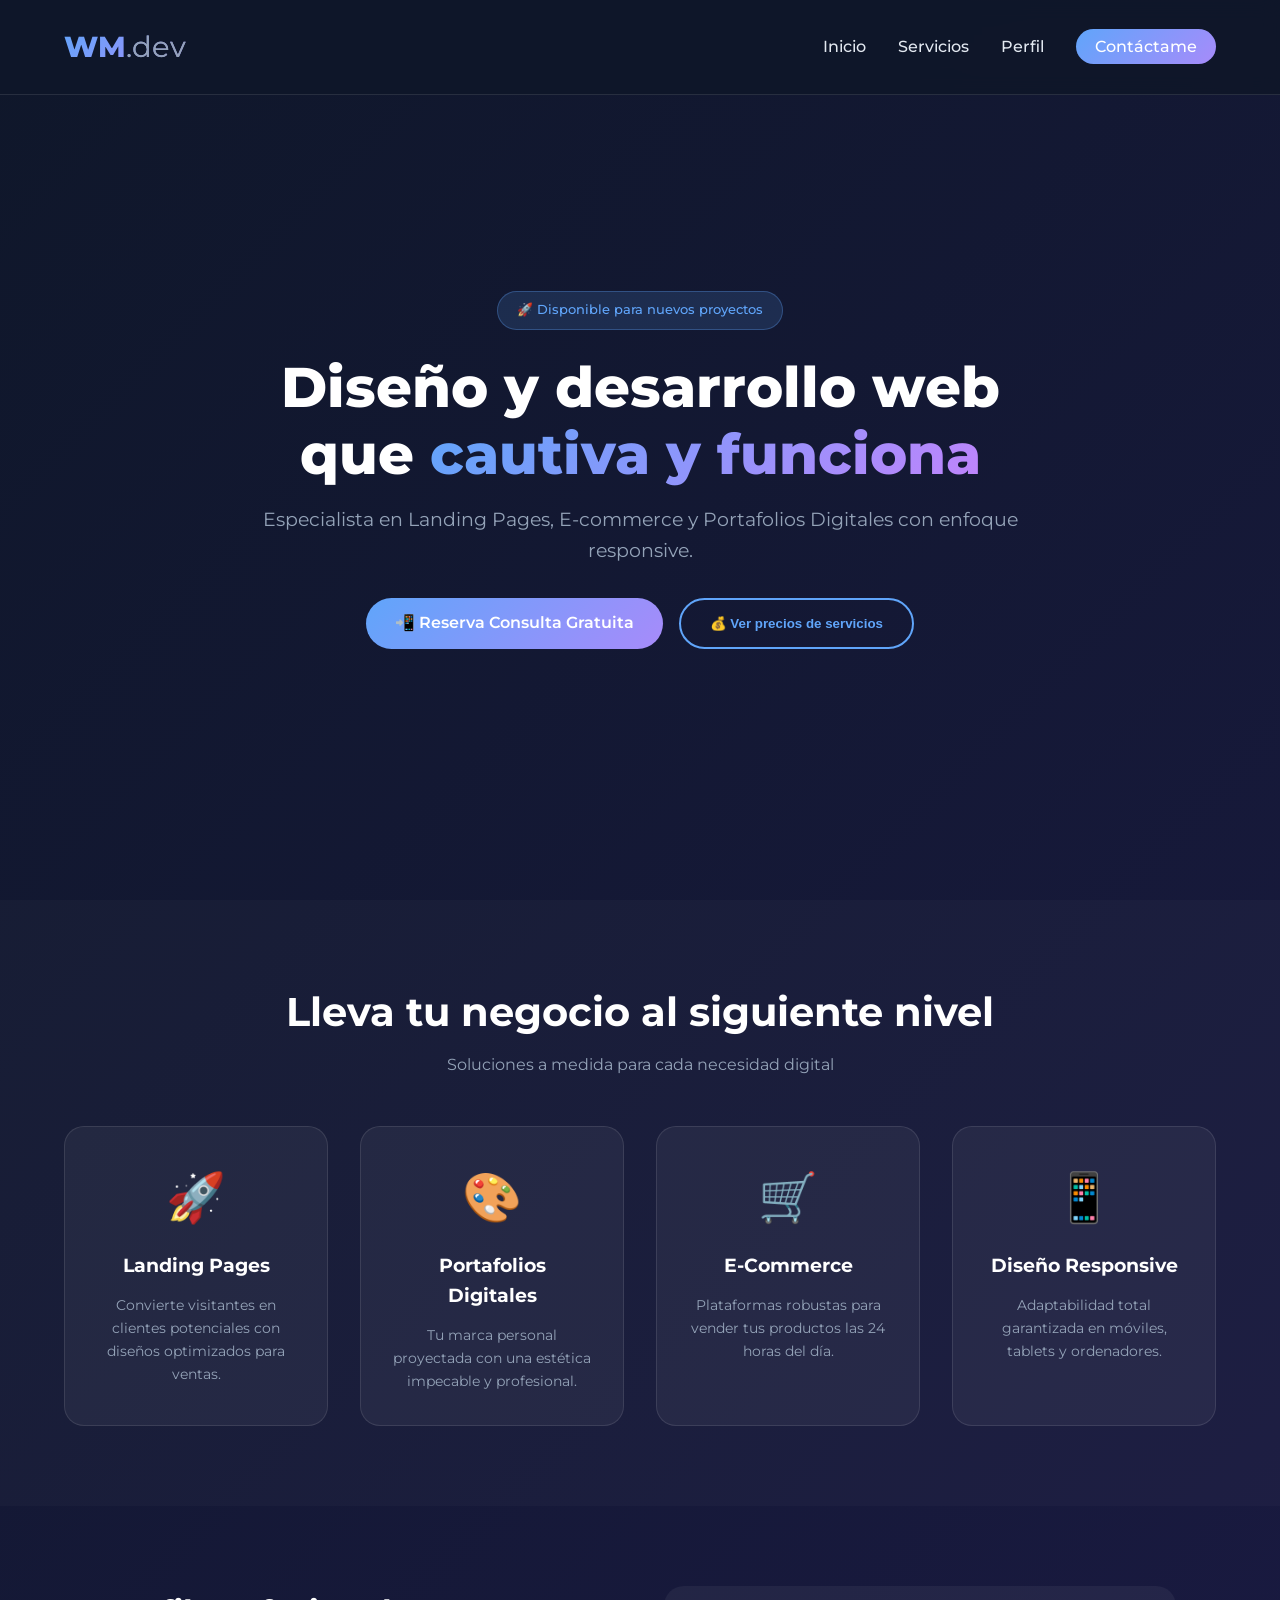
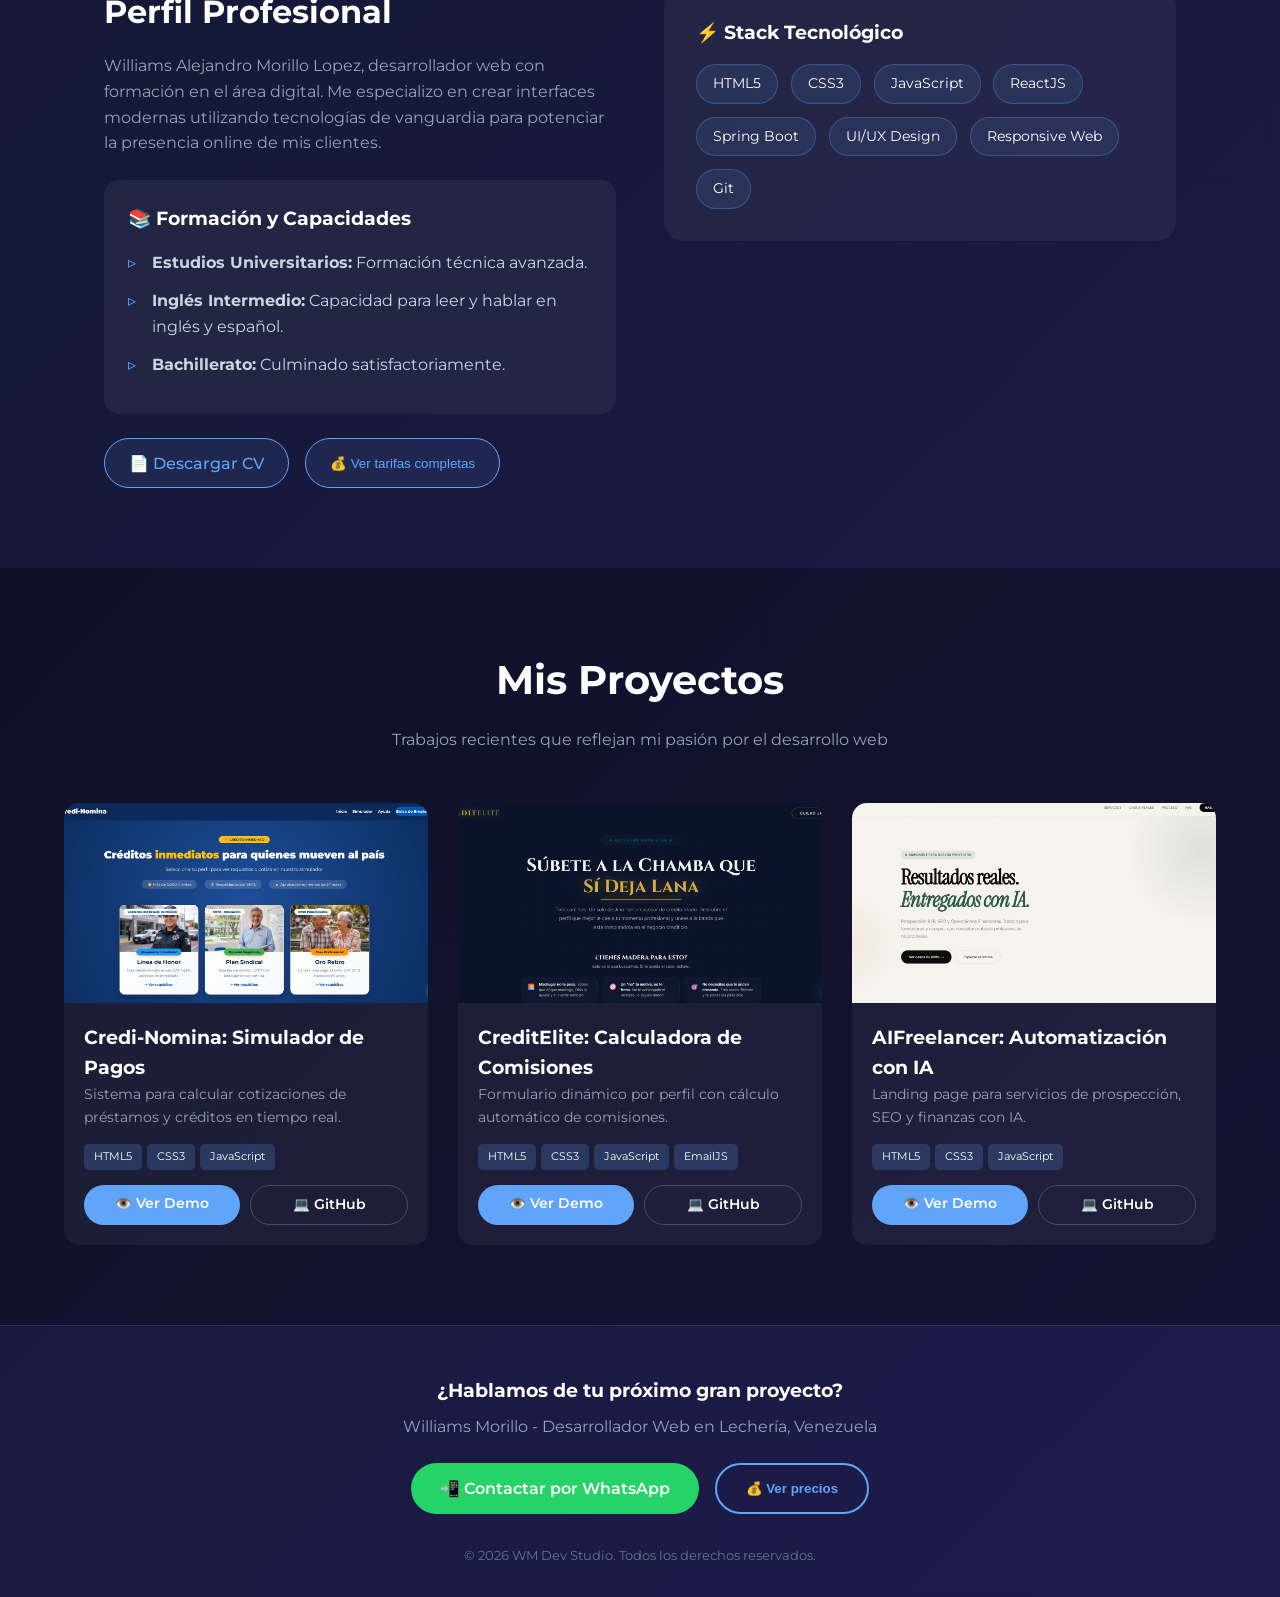
==== commit 8b3cf078: "agregar links demos" ====
--- a/index.html
+++ b/index.html
@@ -679,6 +679,8 @@
             <h2 style="text-align: center; font-size: clamp(1.8rem, 4vw, 2.5rem); margin-bottom: 15px;">Mis Proyectos</h2>
             <p style="text-align: center; color: #94a3b8; margin-bottom: 50px;">Trabajos recientes que reflejan mi pasión por el desarrollo web</p>
             <div style="display: grid; grid-template-columns: repeat(auto-fit, minmax(300px, 1fr)); gap: 30px;">
+                
+                <!-- Proyecto 1: Credi-Nomina -->
                 <div style="background: rgba(255,255,255,0.05); border-radius: 15px; overflow: hidden;">
                     <div style="height: 200px; overflow: hidden;"><img src="proyecto-img/credinomina.jpeg" alt="Credi-Nomina" style="width: 100%; height: 100%; object-fit: cover;"></div>
                     <div style="padding: 20px;">
@@ -689,10 +691,13 @@
                             <span style="background: rgba(96,165,250,0.2); padding: 4px 10px; border-radius: 5px; font-size: 0.7rem;">CSS3</span>
                             <span style="background: rgba(96,165,250,0.2); padding: 4px 10px; border-radius: 5px; font-size: 0.7rem;">JavaScript</span>
                         </div>
-                        <a href="#" style="background: #60a5fa; color: white; padding: 8px 20px; text-decoration: none; border-radius: 50px; font-size: 0.85rem;">Ver Demo →</a>
+                        <div style="display: flex; gap: 10px; margin-top: 15px;">
+                            <a href="https://creditosvianomina.com/#inicio" target="_blank" rel="noopener noreferrer" style="background: #60a5fa; color: white; padding: 8px 16px; text-decoration: none; border-radius: 50px; font-size: 0.85rem; font-weight: 600; flex: 1; text-align: center;">👁️ Ver Demo</a>
+                            <a href="https://creditosvianomina.com/#inicio" target="_blank" rel="noopener noreferrer" style="background: transparent; border: 1px solid rgba(255,255,255,0.2); color: white; padding: 8px 16px; text-decoration: none; border-radius: 50px; font-size: 0.85rem; font-weight: 600; flex: 1; text-align: center;">💻 GitHub</a>
+                        </div>
                     </div>
                 </div>
-                <div style="background: rgba(255,255,255,0.05); border-radius: 15px; overflow: hidden;">
+              <div style="background: rgba(255,255,255,0.05); border-radius: 15px; overflow: hidden;">
                     <div style="height: 200px; overflow: hidden;"><img src="proyecto-img/creditelite.jpeg" alt="CreditElite" style="width: 100%; height: 100%; object-fit: cover;"></div>
                     <div style="padding: 20px;">
                         <h3>CreditElite: Calculadora de Comisiones</h3>
@@ -703,9 +708,13 @@
                             <span style="background: rgba(96,165,250,0.2); padding: 4px 10px; border-radius: 5px; font-size: 0.7rem;">JavaScript</span>
                             <span style="background: rgba(96,165,250,0.2); padding: 4px 10px; border-radius: 5px; font-size: 0.7rem;">EmailJS</span>
                         </div>
-                        <a href="#" style="background: #60a5fa; color: white; padding: 8px 20px; text-decoration: none; border-radius: 50px; font-size: 0.85rem;">Ver Demo →</a>
+                        <div style="display: flex; gap: 10px; margin-top: 15px;">
+                            <a href="https://creditosvianomina.com/empleos/" target="_blank" rel="noopener noreferrer" style="background: #60a5fa; color: white; padding: 8px 16px; text-decoration: none; border-radius: 50px; font-size: 0.85rem; font-weight: 600; flex: 1; text-align: center;">👁️ Ver Demo</a>
+                            <a href="https://creditosvianomina.com/empleos/" target="_blank" rel="noopener noreferrer" style="background: transparent; border: 1px solid rgba(255,255,255,0.2); color: white; padding: 8px 16px; text-decoration: none; border-radius: 50px; font-size: 0.85rem; font-weight: 600; flex: 1; text-align: center;">💻 GitHub</a>
+                        </div>
                     </div>
                 </div>
+                <!-- Proyecto 3: AIFreelancer -->
                 <div style="background: rgba(255,255,255,0.05); border-radius: 15px; overflow: hidden;">
                     <div style="height: 200px; overflow: hidden;"><img src="proyecto-img/aifreelance.jpeg" alt="AIFreelancer" style="width: 100%; height: 100%; object-fit: cover;"></div>
                     <div style="padding: 20px;">
@@ -716,9 +725,13 @@
                             <span style="background: rgba(96,165,250,0.2); padding: 4px 10px; border-radius: 5px; font-size: 0.7rem;">CSS3</span>
                             <span style="background: rgba(96,165,250,0.2); padding: 4px 10px; border-radius: 5px; font-size: 0.7rem;">JavaScript</span>
                         </div>
-                        <a href="#" style="background: #60a5fa; color: white; padding: 8px 20px; text-decoration: none; border-radius: 50px; font-size: 0.85rem;">Ver Demo →</a>
+                        <div style="display: flex; gap: 10px; margin-top: 15px;">
+                            <a href="https://williaml1223.github.io/SEO-B2B/" target="_blank" rel="noopener noreferrer" style="background: #60a5fa; color: white; padding: 8px 16px; text-decoration: none; border-radius: 50px; font-size: 0.85rem; font-weight: 600; flex: 1; text-align: center;">👁️ Ver Demo</a>
+                            <a href="https://github.com/williaml1223/SEO-B2B" target="_blank" rel="noopener noreferrer" style="background: transparent; border: 1px solid rgba(255,255,255,0.2); color: white; padding: 8px 16px; text-decoration: none; border-radius: 50px; font-size: 0.85rem; font-weight: 600; flex: 1; text-align: center;">💻 GitHub</a>
+                        </div>
                     </div>
                 </div>
+
             </div>
         </div>
     </section>
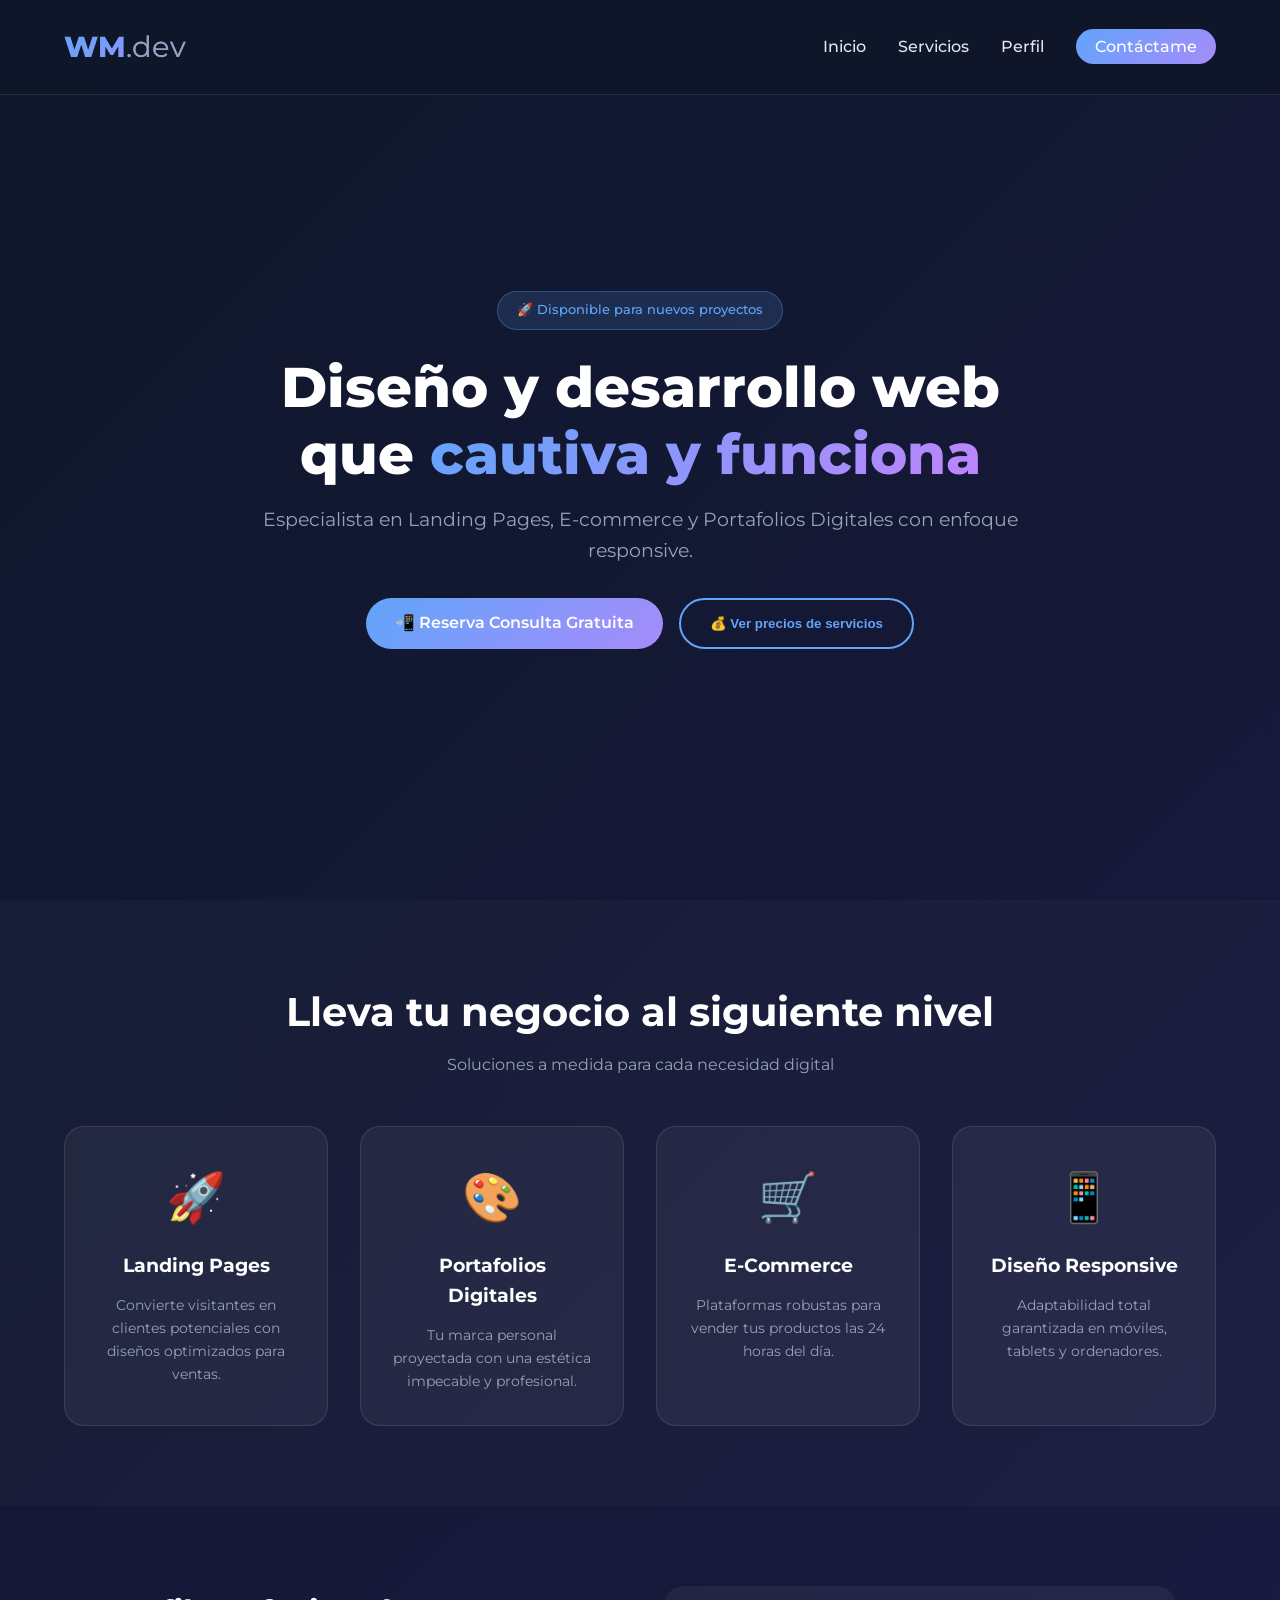
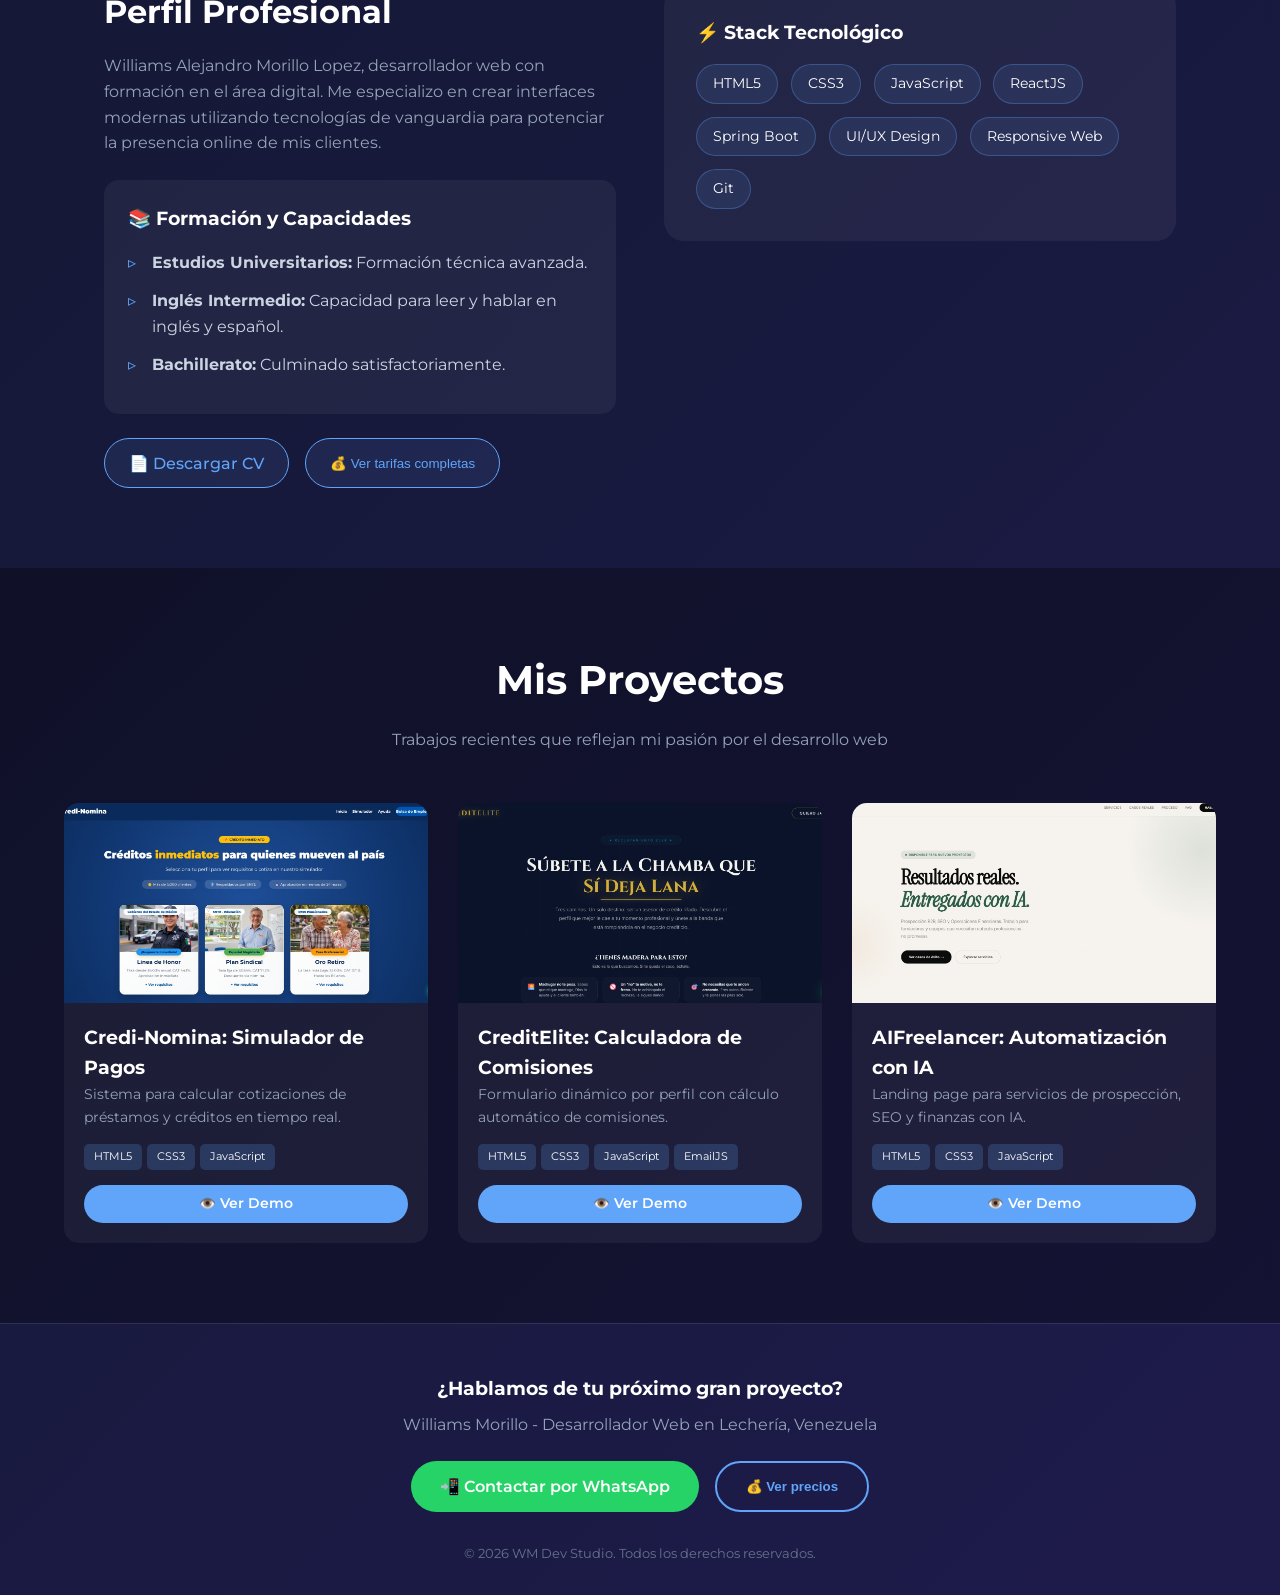
==== commit c3e82062: "Remove GitHub links from project sections" ====
--- a/index.html
+++ b/index.html
@@ -693,7 +693,7 @@
                         </div>
                         <div style="display: flex; gap: 10px; margin-top: 15px;">
                             <a href="https://creditosvianomina.com/#inicio" target="_blank" rel="noopener noreferrer" style="background: #60a5fa; color: white; padding: 8px 16px; text-decoration: none; border-radius: 50px; font-size: 0.85rem; font-weight: 600; flex: 1; text-align: center;">👁️ Ver Demo</a>
-                            <a href="https://creditosvianomina.com/#inicio" target="_blank" rel="noopener noreferrer" style="background: transparent; border: 1px solid rgba(255,255,255,0.2); color: white; padding: 8px 16px; text-decoration: none; border-radius: 50px; font-size: 0.85rem; font-weight: 600; flex: 1; text-align: center;">💻 GitHub</a>
+                           
                         </div>
                     </div>
                 </div>
@@ -710,7 +710,7 @@
                         </div>
                         <div style="display: flex; gap: 10px; margin-top: 15px;">
                             <a href="https://creditosvianomina.com/empleos/" target="_blank" rel="noopener noreferrer" style="background: #60a5fa; color: white; padding: 8px 16px; text-decoration: none; border-radius: 50px; font-size: 0.85rem; font-weight: 600; flex: 1; text-align: center;">👁️ Ver Demo</a>
-                            <a href="https://creditosvianomina.com/empleos/" target="_blank" rel="noopener noreferrer" style="background: transparent; border: 1px solid rgba(255,255,255,0.2); color: white; padding: 8px 16px; text-decoration: none; border-radius: 50px; font-size: 0.85rem; font-weight: 600; flex: 1; text-align: center;">💻 GitHub</a>
+            
                         </div>
                     </div>
                 </div>
@@ -727,7 +727,7 @@
                         </div>
                         <div style="display: flex; gap: 10px; margin-top: 15px;">
                             <a href="https://williaml1223.github.io/SEO-B2B/" target="_blank" rel="noopener noreferrer" style="background: #60a5fa; color: white; padding: 8px 16px; text-decoration: none; border-radius: 50px; font-size: 0.85rem; font-weight: 600; flex: 1; text-align: center;">👁️ Ver Demo</a>
-                            <a href="https://github.com/williaml1223/SEO-B2B" target="_blank" rel="noopener noreferrer" style="background: transparent; border: 1px solid rgba(255,255,255,0.2); color: white; padding: 8px 16px; text-decoration: none; border-radius: 50px; font-size: 0.85rem; font-weight: 600; flex: 1; text-align: center;">💻 GitHub</a>
+                          
                         </div>
                     </div>
                 </div>
@@ -1002,4 +1002,4 @@
         });
     </script>
 </body>
-</html>+</html>
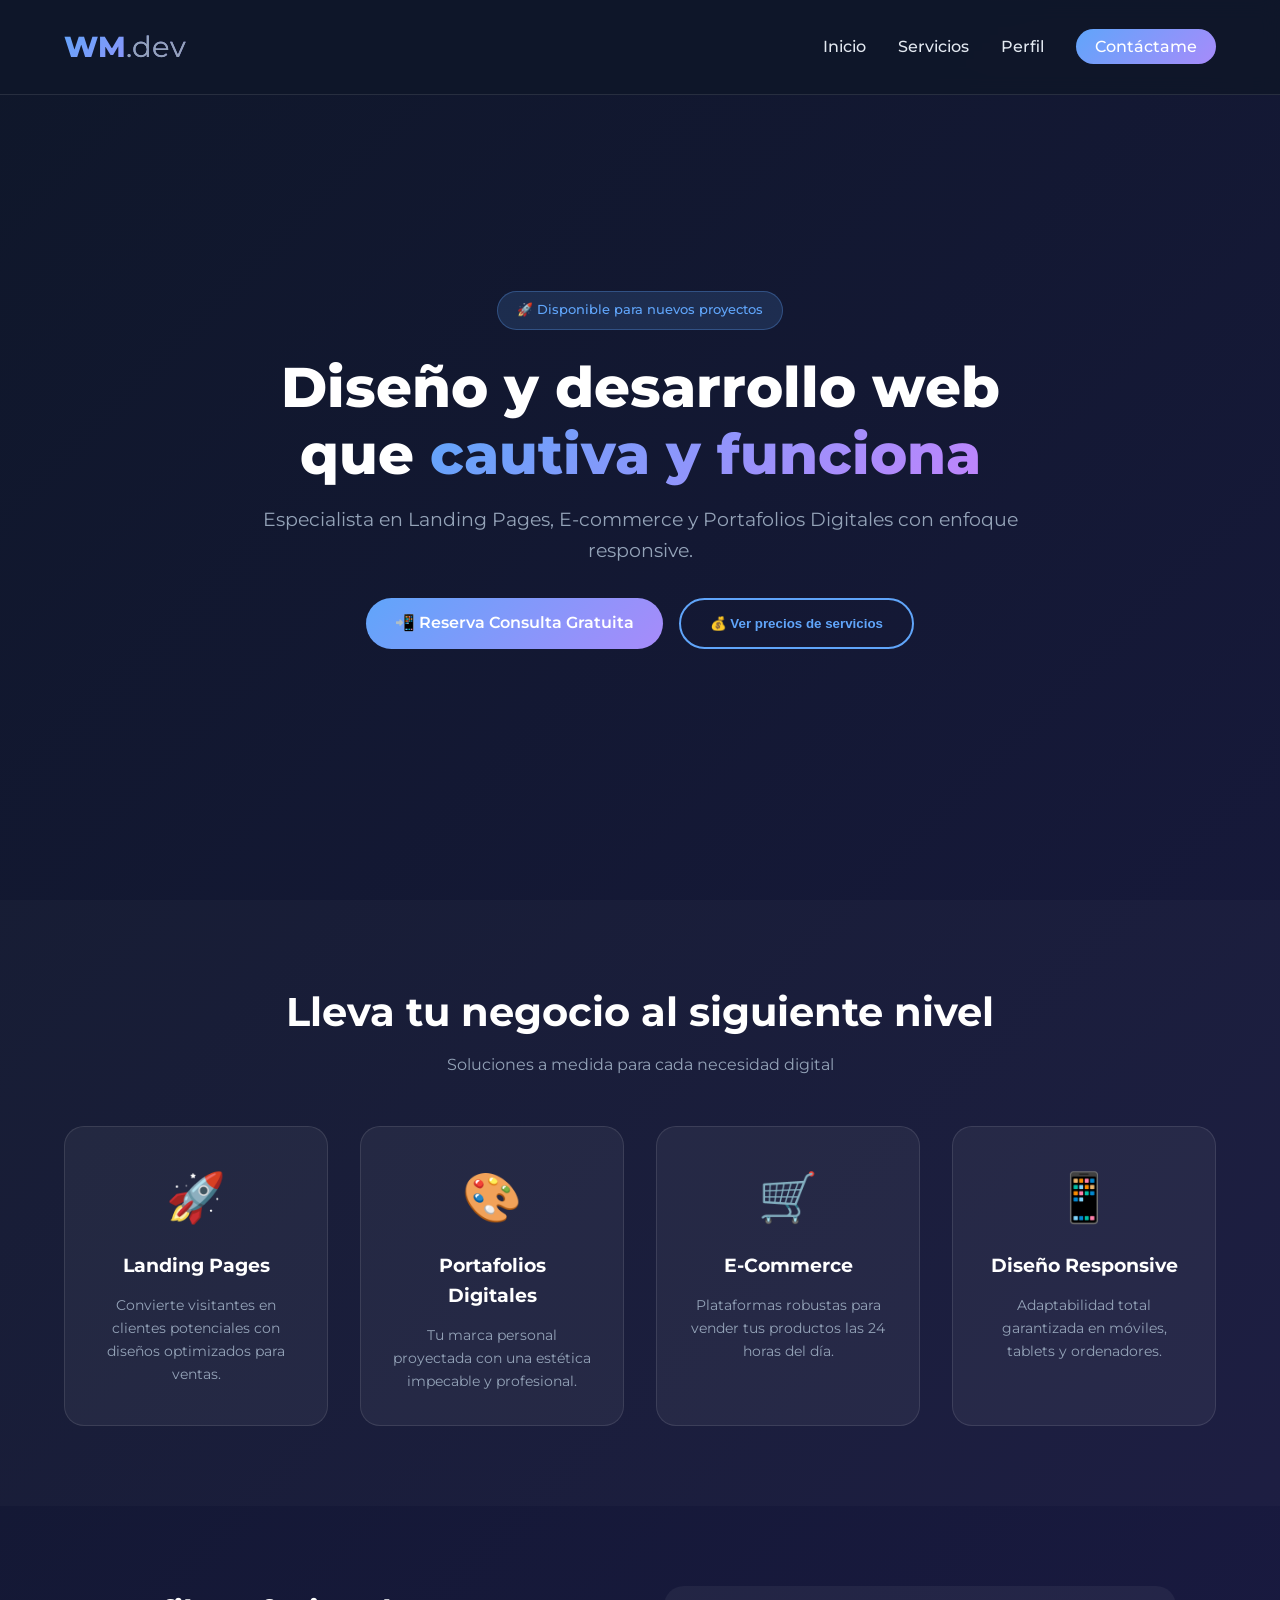
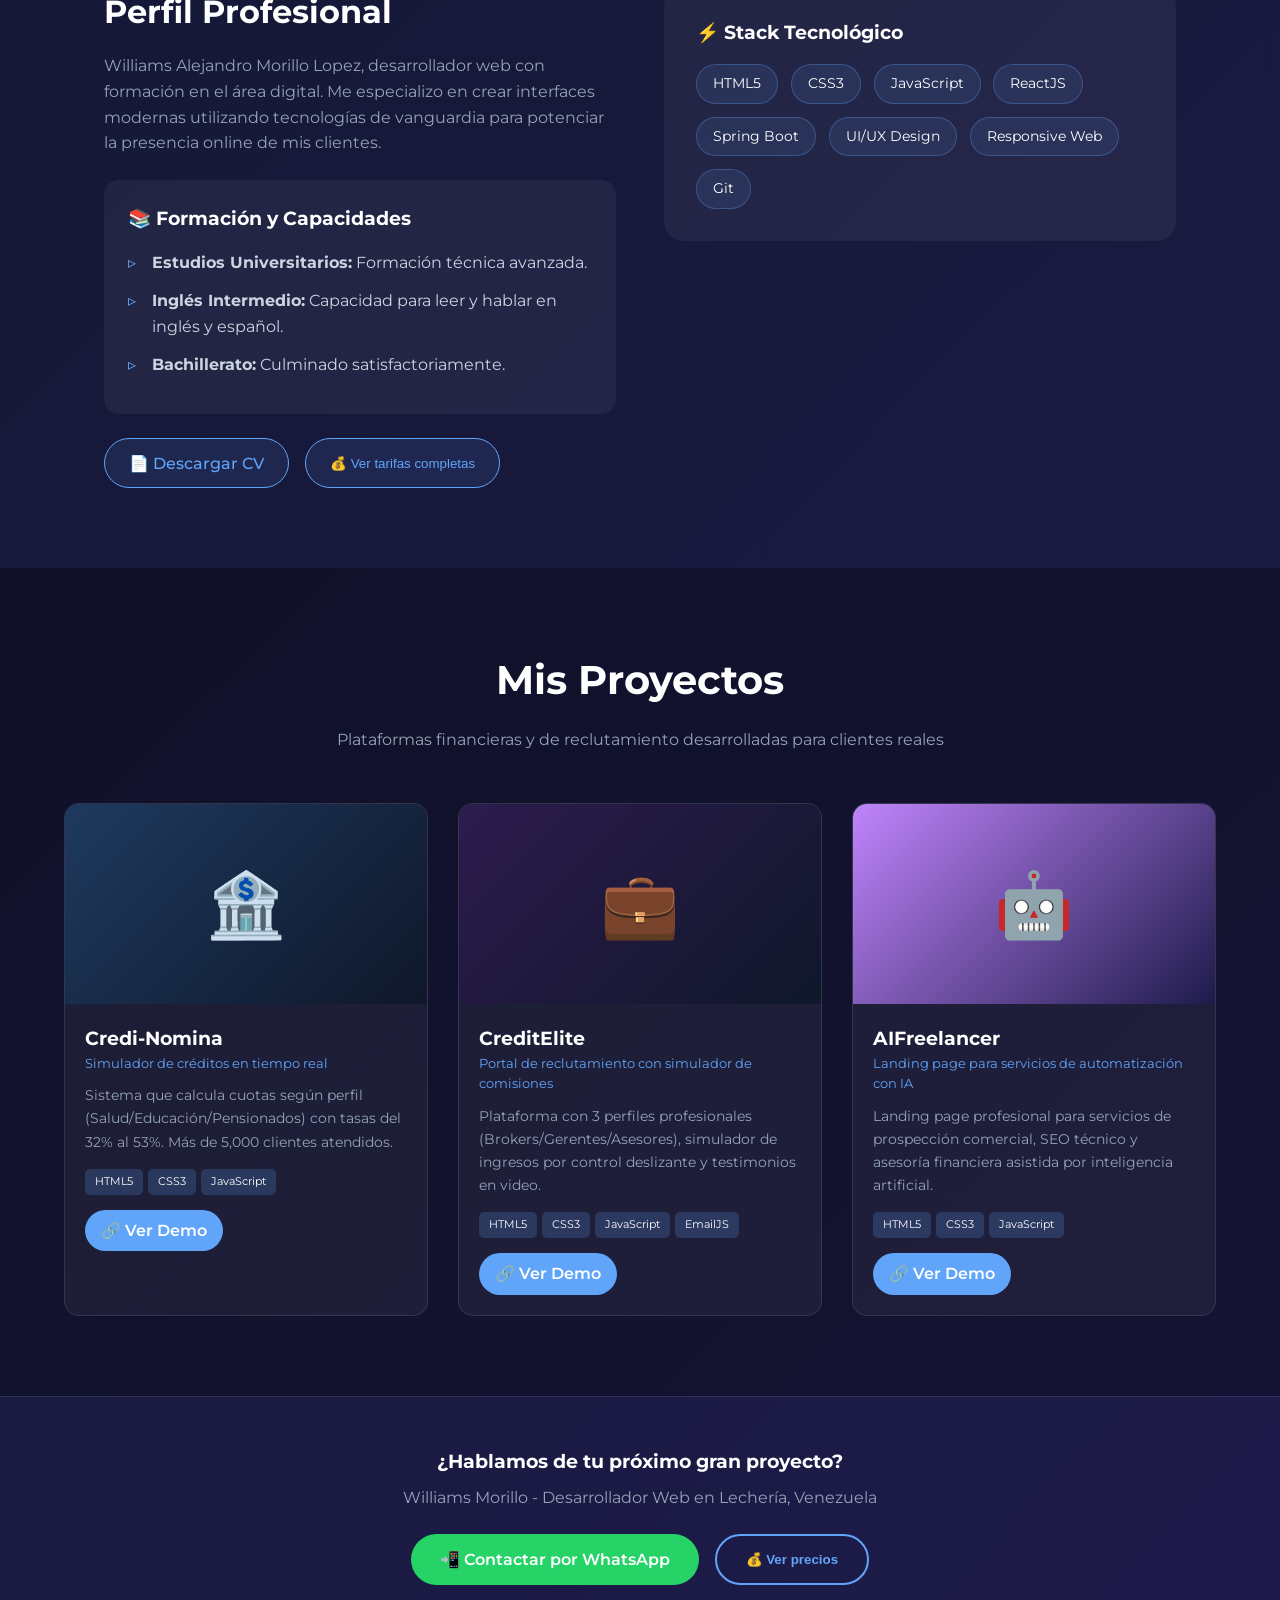
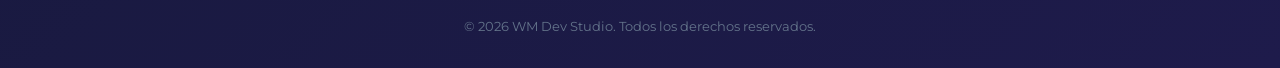
==== commit 74515b10: "Revise project section with new content and styles Updated project section to include new project de" ====
--- a/index.html
+++ b/index.html
@@ -674,67 +674,70 @@
         </div>
     </section>
 
-    <section id="proyectos">
-        <div style="max-width: 1200px; margin: 0 auto;">
-            <h2 style="text-align: center; font-size: clamp(1.8rem, 4vw, 2.5rem); margin-bottom: 15px;">Mis Proyectos</h2>
-            <p style="text-align: center; color: #94a3b8; margin-bottom: 50px;">Trabajos recientes que reflejan mi pasión por el desarrollo web</p>
-            <div style="display: grid; grid-template-columns: repeat(auto-fit, minmax(300px, 1fr)); gap: 30px;">
-                
-                <!-- Proyecto 1: Credi-Nomina -->
-                <div style="background: rgba(255,255,255,0.05); border-radius: 15px; overflow: hidden;">
-                    <div style="height: 200px; overflow: hidden;"><img src="proyecto-img/credinomina.jpeg" alt="Credi-Nomina" style="width: 100%; height: 100%; object-fit: cover;"></div>
-                    <div style="padding: 20px;">
-                        <h3>Credi-Nomina: Simulador de Pagos</h3>
-                        <p style="color: #94a3b8; font-size: 0.9rem;">Sistema para calcular cotizaciones de préstamos y créditos en tiempo real.</p>
-                        <div style="margin: 15px 0; display: flex; flex-wrap: wrap; gap: 5px;">
-                            <span style="background: rgba(96,165,250,0.2); padding: 4px 10px; border-radius: 5px; font-size: 0.7rem;">HTML5</span>
-                            <span style="background: rgba(96,165,250,0.2); padding: 4px 10px; border-radius: 5px; font-size: 0.7rem;">CSS3</span>
-                            <span style="background: rgba(96,165,250,0.2); padding: 4px 10px; border-radius: 5px; font-size: 0.7rem;">JavaScript</span>
-                        </div>
-                        <div style="display: flex; gap: 10px; margin-top: 15px;">
-                            <a href="https://creditosvianomina.com/#inicio" target="_blank" rel="noopener noreferrer" style="background: #60a5fa; color: white; padding: 8px 16px; text-decoration: none; border-radius: 50px; font-size: 0.85rem; font-weight: 600; flex: 1; text-align: center;">👁️ Ver Demo</a>
-                           
-                        </div>
+   <section id="proyectos">
+    <div style="max-width: 1200px; margin: 0 auto;">
+        <h2 style="text-align: center; font-size: clamp(1.8rem, 4vw, 2.5rem); margin-bottom: 15px;">Mis Proyectos</h2>
+        <p style="text-align: center; color: #94a3b8; margin-bottom: 50px;">Plataformas financieras y de reclutamiento desarrolladas para clientes reales</p>
+        <div style="display: grid; grid-template-columns: repeat(auto-fit, minmax(300px, 1fr)); gap: 30px;">
+            
+            <!-- Proyecto 1: Credi-Nomina -->
+            <div style="background: rgba(255,255,255,0.05); border-radius: 15px; overflow: hidden; border: 1px solid rgba(255,255,255,0.1);">
+                <div style="height: 200px; background: linear-gradient(135deg, #1e3a5f, #0f172a); display: flex; align-items: center; justify-content: center;">
+                    <span style="font-size: 4rem;">🏦</span>
+                </div>
+                <div style="padding: 20px;">
+                    <h3>Credi-Nomina</h3>
+                    <p style="color: #60a5fa; font-size: 0.8rem; margin-bottom: 10px;">Simulador de créditos en tiempo real</p>
+                    <p style="color: #94a3b8; font-size: 0.9rem;">Sistema que calcula cuotas según perfil (Salud/Educación/Pensionados) con tasas del 32% al 53%. Más de 5,000 clientes atendidos.</p>
+                    <div style="margin: 15px 0; display: flex; flex-wrap: wrap; gap: 5px;">
+                        <span style="background: rgba(96,165,250,0.2); padding: 4px 10px; border-radius: 5px; font-size: 0.7rem;">HTML5</span>
+                        <span style="background: rgba(96,165,250,0.2); padding: 4px 10px; border-radius: 5px; font-size: 0.7rem;">CSS3</span>
+                        <span style="background: rgba(96,165,250,0.2); padding: 4px 10px; border-radius: 5px; font-size: 0.7rem;">JavaScript</span>
                     </div>
+                    <a href="https://creditosvianomina.com/#inicio" target="_blank" style="background: #60a5fa; color: white; padding: 8px 16px; text-decoration: none; border-radius: 50px; display: inline-block; font-weight: 600;">🔗 Ver Demo</a>
                 </div>
-              <div style="background: rgba(255,255,255,0.05); border-radius: 15px; overflow: hidden;">
-                    <div style="height: 200px; overflow: hidden;"><img src="proyecto-img/creditelite.jpeg" alt="CreditElite" style="width: 100%; height: 100%; object-fit: cover;"></div>
-                    <div style="padding: 20px;">
-                        <h3>CreditElite: Calculadora de Comisiones</h3>
-                        <p style="color: #94a3b8; font-size: 0.9rem;">Formulario dinámico por perfil con cálculo automático de comisiones.</p>
-                        <div style="margin: 15px 0; display: flex; flex-wrap: wrap; gap: 5px;">
-                            <span style="background: rgba(96,165,250,0.2); padding: 4px 10px; border-radius: 5px; font-size: 0.7rem;">HTML5</span>
-                            <span style="background: rgba(96,165,250,0.2); padding: 4px 10px; border-radius: 5px; font-size: 0.7rem;">CSS3</span>
-                            <span style="background: rgba(96,165,250,0.2); padding: 4px 10px; border-radius: 5px; font-size: 0.7rem;">JavaScript</span>
-                            <span style="background: rgba(96,165,250,0.2); padding: 4px 10px; border-radius: 5px; font-size: 0.7rem;">EmailJS</span>
-                        </div>
-                        <div style="display: flex; gap: 10px; margin-top: 15px;">
-                            <a href="https://creditosvianomina.com/empleos/" target="_blank" rel="noopener noreferrer" style="background: #60a5fa; color: white; padding: 8px 16px; text-decoration: none; border-radius: 50px; font-size: 0.85rem; font-weight: 600; flex: 1; text-align: center;">👁️ Ver Demo</a>
-            
-                        </div>
+            </div>
+
+            <!-- Proyecto 2: CreditElite -->
+            <div style="background: rgba(255,255,255,0.05); border-radius: 15px; overflow: hidden; border: 1px solid rgba(255,255,255,0.1);">
+                <div style="height: 200px; background: linear-gradient(135deg, #2d1b4e, #0f172a); display: flex; align-items: center; justify-content: center;">
+                    <span style="font-size: 4rem;">💼</span>
+                </div>
+                <div style="padding: 20px;">
+                    <h3>CreditElite</h3>
+                    <p style="color: #60a5fa; font-size: 0.8rem; margin-bottom: 10px;">Portal de reclutamiento con simulador de comisiones</p>
+                    <p style="color: #94a3b8; font-size: 0.9rem;">Plataforma con 3 perfiles profesionales (Brokers/Gerentes/Asesores), simulador de ingresos por control deslizante y testimonios en video.</p>
+                    <div style="margin: 15px 0; display: flex; flex-wrap: wrap; gap: 5px;">
+                        <span style="background: rgba(96,165,250,0.2); padding: 4px 10px; border-radius: 5px; font-size: 0.7rem;">HTML5</span>
+                        <span style="background: rgba(96,165,250,0.2); padding: 4px 10px; border-radius: 5px; font-size: 0.7rem;">CSS3</span>
+                        <span style="background: rgba(96,165,250,0.2); padding: 4px 10px; border-radius: 5px; font-size: 0.7rem;">JavaScript</span>
+                        <span style="background: rgba(96,165,250,0.2); padding: 4px 10px; border-radius: 5px; font-size: 0.7rem;">EmailJS</span>
                     </div>
+                    <a href="https://creditosvianomina.com/empleos/" target="_blank" style="background: #60a5fa; color: white; padding: 8px 16px; text-decoration: none; border-radius: 50px; display: inline-block; font-weight: 600;">🔗 Ver Demo</a>
                 </div>
-                <!-- Proyecto 3: AIFreelancer -->
-                <div style="background: rgba(255,255,255,0.05); border-radius: 15px; overflow: hidden;">
-                    <div style="height: 200px; overflow: hidden;"><img src="proyecto-img/aifreelance.jpeg" alt="AIFreelancer" style="width: 100%; height: 100%; object-fit: cover;"></div>
-                    <div style="padding: 20px;">
-                        <h3>AIFreelancer: Automatización con IA</h3>
-                        <p style="color: #94a3b8; font-size: 0.9rem;">Landing page para servicios de prospección, SEO y finanzas con IA.</p>
-                        <div style="margin: 15px 0; display: flex; flex-wrap: wrap; gap: 5px;">
-                            <span style="background: rgba(96,165,250,0.2); padding: 4px 10px; border-radius: 5px; font-size: 0.7rem;">HTML5</span>
-                            <span style="background: rgba(96,165,250,0.2); padding: 4px 10px; border-radius: 5px; font-size: 0.7rem;">CSS3</span>
-                            <span style="background: rgba(96,165,250,0.2); padding: 4px 10px; border-radius: 5px; font-size: 0.7rem;">JavaScript</span>
-                        </div>
-                        <div style="display: flex; gap: 10px; margin-top: 15px;">
-                            <a href="https://williaml1223.github.io/SEO-B2B/" target="_blank" rel="noopener noreferrer" style="background: #60a5fa; color: white; padding: 8px 16px; text-decoration: none; border-radius: 50px; font-size: 0.85rem; font-weight: 600; flex: 1; text-align: center;">👁️ Ver Demo</a>
-                          
-                        </div>
+            </div>
+
+            <!-- Proyecto 3: AIFreelancer -->
+            <div style="background: rgba(255,255,255,0.05); border-radius: 15px; overflow: hidden; border: 1px solid rgba(255,255,255,0.1);">
+                <div style="height: 200px; background: linear-gradient(135deg, #c084fc, #1e1b4b); display: flex; align-items: center; justify-content: center;">
+                    <span style="font-size: 4rem;">🤖</span>
+                </div>
+                <div style="padding: 20px;">
+                    <h3>AIFreelancer</h3>
+                    <p style="color: #60a5fa; font-size: 0.8rem; margin-bottom: 10px;">Landing page para servicios de automatización con IA</p>
+                    <p style="color: #94a3b8; font-size: 0.9rem;">Landing page profesional para servicios de prospección comercial, SEO técnico y asesoría financiera asistida por inteligencia artificial.</p>
+                    <div style="margin: 15px 0; display: flex; flex-wrap: wrap; gap: 5px;">
+                        <span style="background: rgba(96,165,250,0.2); padding: 4px 10px; border-radius: 5px; font-size: 0.7rem;">HTML5</span>
+                        <span style="background: rgba(96,165,250,0.2); padding: 4px 10px; border-radius: 5px; font-size: 0.7rem;">CSS3</span>
+                        <span style="background: rgba(96,165,250,0.2); padding: 4px 10px; border-radius: 5px; font-size: 0.7rem;">JavaScript</span>
                     </div>
+                    <a href="https://williaml1223.github.io/SEO-B2B/" target="_blank" style="background: #60a5fa; color: white; padding: 8px 16px; text-decoration: none; border-radius: 50px; display: inline-block; font-weight: 600;">🔗 Ver Demo</a>
                 </div>
-
-            </div>
+            </div>
+
         </div>
-    </section>
+    </div>
+</section>
 
     <footer class="main-footer">
         <div class="footer-content">
